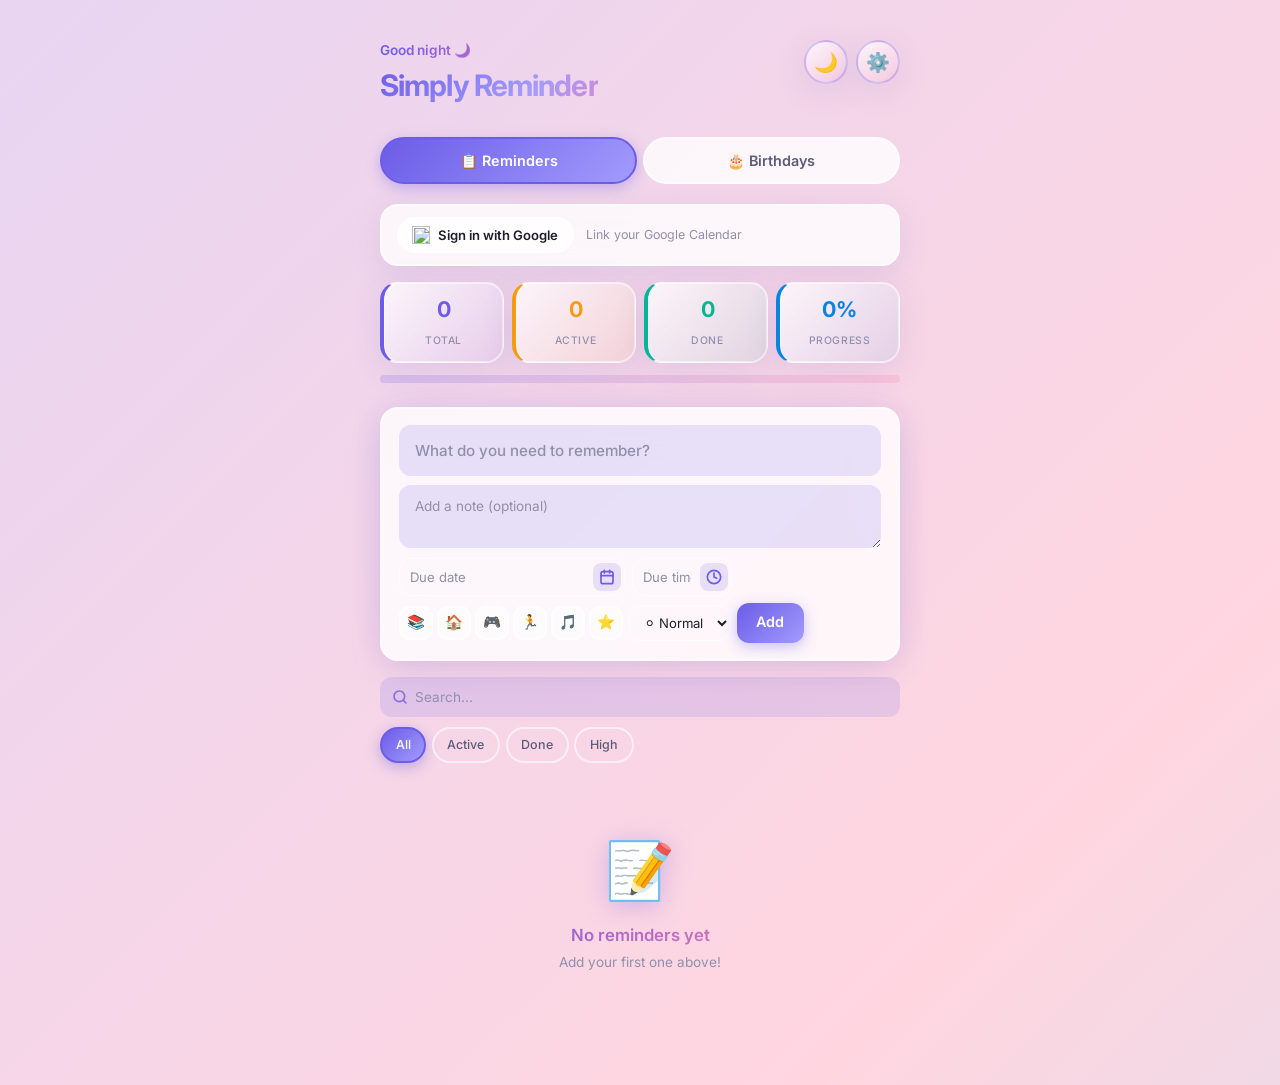
==== index.html @ c0bd4607 "feat: add optional due time field for reminders - Added time input field to add form and edit remind" ====
<!DOCTYPE html>
<html lang="en">
<head>
  <meta charset="UTF-8">
  <meta name="viewport" content="width=device-width, initial-scale=1.0">
  <title>Simply Reminder</title>
  <link rel="stylesheet" href="style.css">
  <link rel="preconnect" href="https://fonts.googleapis.com">
  <link rel="preconnect" href="https://fonts.gstatic.com" crossorigin>
  <link href="https://fonts.googleapis.com/css2?family=Inter:wght@400;500;600;700&display=swap" rel="stylesheet">
  <script src="https://accounts.google.com/gsi/client" async defer></script>
  <script src="https://apis.google.com/js/api.js" async defer></script>
</head>
<body>
  <div id="confetti-container"></div>

  <div class="app">
    <!-- Header -->
    <header class="header">
      <div class="header-top">
        <div>
          <p class="greeting" id="greeting">Good morning</p>
          <h1>Simply Reminder</h1>
        </div>
        <div class="header-actions">
          <button type="button" class="btn-icon" id="darkModeToggle" title="Toggle dark mode">🌙</button>
          <button type="button" class="btn-icon" id="settingsBtn" title="Settings">⚙️</button>
        </div>
      </div>
    </header>

    <!-- Settings overlay -->
    <div class="settings-overlay hidden" id="settingsOverlay" aria-hidden="true">
      <div class="settings-panel glass-card" id="settingsPanel" role="dialog" aria-label="Settings">
        <div class="settings-header">
          <h2 class="settings-title">Settings</h2>
          <button type="button" class="btn-icon btn-close-settings" id="settingsClose" aria-label="Close settings">✕</button>
        </div>
        <div class="settings-body">
          <section class="settings-section">
            <h3 class="settings-section-title">Appearance</h3>
            <div class="settings-row">
              <label for="settingsDarkMode" class="settings-label">Dark mode</label>
              <button type="button" class="settings-toggle" id="settingsDarkMode" role="switch" aria-checked="false" title="Toggle dark mode">
                <span class="settings-toggle-slider"></span>
              </button>
            </div>
            <div class="settings-row">
              <label for="settingsAnimatedBg" class="settings-label">Animated background</label>
              <button type="button" class="settings-toggle" id="settingsAnimatedBg" role="switch" aria-checked="true" title="Animate background gradient">
                <span class="settings-toggle-slider"></span>
              </button>
            </div>
            <div class="settings-row">
              <label for="settingsAutoAppearance" class="settings-label">Automatically change appearance based on time</label>
              <button type="button" class="settings-toggle" id="settingsAutoAppearance" role="switch" aria-checked="false" title="Morning: sun ☀️, afternoon: sun and cloud ☀️☁️, night: moon 🌙">
                <span class="settings-toggle-slider"></span>
              </button>
            </div>
          </section>
          <section class="settings-section">
            <h3 class="settings-section-title">Reminders</h3>
            <div class="settings-row">
              <label for="settingsConfetti" class="settings-label">Confetti when completing</label>
              <button type="button" class="settings-toggle on" id="settingsConfetti" role="switch" aria-checked="true" title="Show confetti when marking done">
                <span class="settings-toggle-slider"></span>
              </button>
            </div>
            <div class="settings-row">
              <label for="settingsStatsBar" class="settings-label">Show stats bar</label>
              <button type="button" class="settings-toggle on" id="settingsStatsBar" role="switch" aria-checked="true" title="Show total, active, done, progress">
                <span class="settings-toggle-slider"></span>
              </button>
            </div>
            <div class="settings-row">
              <label for="settingsProgressBar" class="settings-label">Show progress bar</label>
              <button type="button" class="settings-toggle on" id="settingsProgressBar" role="switch" aria-checked="true" title="Show progress bar below stats">
                <span class="settings-toggle-slider"></span>
              </button>
            </div>
          </section>
          <section class="settings-section">
            <h3 class="settings-section-title">Google Calendar</h3>
            <div class="settings-row">
              <label for="settingsAutoCalendar" class="settings-label">Auto-add new reminders</label>
              <button type="button" class="settings-toggle on" id="settingsAutoCalendar" role="switch" aria-checked="true" title="Add reminders with a date to Google Calendar when signed in">
                <span class="settings-toggle-slider"></span>
              </button>
            </div>
          </section>
        </div>
      </div>
    </div>

    <!-- Edit reminder popup (outside section so it always shows on top) -->
    <div class="edit-reminder-overlay hidden" id="editReminderOverlay" aria-hidden="true">
      <div class="edit-reminder-panel glass-card" id="editReminderPanel" role="dialog" aria-label="Edit reminder">
        <div class="edit-reminder-header">
          <span class="edit-reminder-icon">✏️</span>
          <h2 class="edit-reminder-title">Edit reminder</h2>
          <button type="button" class="btn-icon edit-reminder-close" id="editReminderClose" aria-label="Close">✕</button>
        </div>
        <form id="editReminderForm" class="edit-reminder-form">
          <div class="edit-reminder-field">
            <label for="editReminderText">Reminder</label>
            <input type="text" id="editReminderText" placeholder="What do you need to remember?" autocomplete="off" maxlength="200" required />
          </div>
          <div class="edit-reminder-field">
            <label for="editReminderNote">Note</label>
            <textarea id="editReminderNote" placeholder="Add a note (optional)" rows="2" maxlength="500"></textarea>
          </div>
          <div class="edit-reminder-field">
            <label for="editReminderDueDate">Due date</label>
            <div class="date-input-wrapper" id="editReminderDueDateWrapper">
              <input type="text" id="editReminderDueDate" placeholder="Select date" readonly autocomplete="off" />
              <button type="button" class="date-picker-btn" aria-label="Open calendar" tabindex="-1">
                <svg width="16" height="16" viewBox="0 0 24 24" fill="none" stroke="currentColor" stroke-width="2.5" stroke-linecap="round" stroke-linejoin="round"><rect x="3" y="4" width="18" height="18" rx="3" ry="3"/><line x1="16" y1="2" x2="16" y2="6"/><line x1="8" y1="2" x2="8" y2="6"/><line x1="3" y1="10" x2="21" y2="10"/></svg>
              </button>
              <button type="button" class="date-clear-btn hidden" aria-label="Clear date" tabindex="-1">✕</button>
            </div>
          </div>
          <div class="edit-reminder-field">
            <label for="editReminderDueTime">Due time (optional)</label>
            <div class="time-input-wrapper" id="editReminderDueTimeWrapper">
              <input type="text" id="editReminderDueTime" placeholder="Select time" autocomplete="off" />
              <button type="button" class="time-picker-btn" aria-label="Open time picker" tabindex="-1">
                <svg width="16" height="16" viewBox="0 0 24 24" fill="none" stroke="currentColor" stroke-width="2.5" stroke-linecap="round" stroke-linejoin="round"><circle cx="12" cy="12" r="10"/><polyline points="12 6 12 12 16 14"/></svg>
              </button>
              <button type="button" class="time-clear-btn hidden" aria-label="Clear time" tabindex="-1">✕</button>
            </div>
          </div>
          <div class="edit-reminder-field">
            <label>Category</label>
            <div class="category-picker" id="editCategoryPicker">
              <button type="button" class="cat-btn" data-cat="📚" title="School">📚</button>
              <button type="button" class="cat-btn" data-cat="🏠" title="Home">🏠</button>
              <button type="button" class="cat-btn" data-cat="🎮" title="Fun">🎮</button>
              <button type="button" class="cat-btn" data-cat="🏃" title="Sports">🏃</button>
              <button type="button" class="cat-btn" data-cat="🎵" title="Music">🎵</button>
              <button type="button" class="cat-btn" data-cat="⭐" title="Important">⭐</button>
            </div>
          </div>
          <div class="edit-reminder-field">
            <label for="editReminderPriority">Priority</label>
            <select id="editReminderPriority" title="Priority">
              <option value="normal">⚪ Normal</option>
              <option value="low">🟢 Low</option>
              <option value="high">🔴 High</option>
            </select>
          </div>
          <div class="edit-reminder-actions">
            <button type="button" class="btn-edit-cancel" id="editReminderCancel">Cancel</button>
            <button type="submit" class="btn-primary btn-edit-update">Update</button>
          </div>
        </form>
      </div>
    </div>

    <!-- Edit birthday popup (outside section so it always shows on top) -->
    <div class="edit-birthday-overlay hidden" id="editBirthdayOverlay" aria-hidden="true">
      <div class="edit-birthday-panel glass-card" id="editBirthdayPanel" role="dialog" aria-label="Edit birthday">
        <div class="edit-birthday-header">
          <span class="edit-birthday-icon">🎂</span>
          <h2 class="edit-birthday-title">Edit birthday</h2>
          <button type="button" class="btn-icon edit-birthday-close" id="editBirthdayClose" aria-label="Close">✕</button>
        </div>
        <form id="editBirthdayForm" class="edit-birthday-form">
          <div class="edit-birthday-field">
            <label for="editBirthdayName">Name</label>
            <input type="text" id="editBirthdayName" placeholder="e.g. Alex" autocomplete="off" maxlength="80" required />
          </div>
          <div class="edit-birthday-field">
            <label for="editBirthdayLabel">Label</label>
            <input type="text" id="editBirthdayLabel" placeholder="e.g. Mom, Best friend" autocomplete="off" maxlength="40" />
          </div>
          <div class="edit-birthday-field">
            <label for="editBirthdayDate">Birthday</label>
            <div class="date-input-wrapper" id="editBirthdayDateWrapper">
              <input type="text" id="editBirthdayDate" placeholder="Select date" readonly autocomplete="off" required />
              <button type="button" class="date-picker-btn" aria-label="Open calendar" tabindex="-1">
                <svg width="16" height="16" viewBox="0 0 24 24" fill="none" stroke="currentColor" stroke-width="2.5" stroke-linecap="round" stroke-linejoin="round"><rect x="3" y="4" width="18" height="18" rx="3" ry="3"/><line x1="16" y1="2" x2="16" y2="6"/><line x1="8" y1="2" x2="8" y2="6"/><line x1="3" y1="10" x2="21" y2="10"/></svg>
              </button>
            </div>
          </div>
          <div class="edit-birthday-actions">
            <button type="button" class="btn-edit-cancel" id="editBirthdayCancel">Cancel</button>
            <button type="submit" class="btn-primary btn-edit-update">Update</button>
          </div>
        </form>
      </div>
    </div>

    <!-- Section Tabs: Reminders | Birthdays -->
    <nav class="section-tabs" aria-label="Switch section">
      <button type="button" class="section-tab active" id="tabReminders" data-section="reminders">📋 Reminders</button>
      <button type="button" class="section-tab" id="tabBirthdays" data-section="birthdays">🎂 Birthdays</button>
    </nav>

    <!-- Reminders Section -->
    <section id="remindersSection" class="app-section active" aria-labelledby="tabReminders">
    <!-- Google Account -->
    <div class="glass-card google-bar" id="googleBar">
      <div id="googleSignedOut">
        <button type="button" class="btn-google" id="googleSignInBtn">
          <img src="https://www.gstatic.com/firebasejs/ui/2.0.0/images/auth/google.svg" alt="" width="18" height="18">
          Sign in with Google
        </button>
        <span class="google-hint">Link your Google Calendar</span>
      </div>
      <div id="googleSignedIn" class="hidden">
        <div class="google-user">
          <img id="googleAvatar" class="google-avatar" src="" alt="" />
          <span id="googleName"></span>
          <span class="google-sync-badge">📅 Linked</span>
        </div>
        <button type="button" class="btn-text-muted" id="googleSignOutBtn">Sign out</button>
      </div>
    </div>

    <!-- Stats -->
    <div class="stats-bar">
      <div class="glass-card stat"><span class="stat-number" id="statTotal">0</span><span class="stat-label">Total</span></div>
      <div class="glass-card stat"><span class="stat-number" id="statActive">0</span><span class="stat-label">Active</span></div>
      <div class="glass-card stat"><span class="stat-number" id="statDone">0</span><span class="stat-label">Done</span></div>
      <div class="glass-card stat"><span class="stat-number" id="statPercent">0%</span><span class="stat-label">Progress</span></div>
    </div>

    <!-- Progress Bar -->
    <div class="progress-bar-container">
      <div class="progress-bar" id="progressBar"></div>
    </div>

    <!-- Add Form -->
    <div class="glass-card add-card">
      <form id="addForm">
        <input type="text" id="reminderInput" placeholder="What do you need to remember?" autocomplete="off" maxlength="200" />
        <textarea id="noteInput" placeholder="Add a note (optional)" rows="2" maxlength="500"></textarea>
        <div class="form-row">
            <div class="date-input-wrapper" id="dueDateWrapper">
              <input type="text" id="dueDate" placeholder="Due date" readonly autocomplete="off" />
              <button type="button" class="date-picker-btn" aria-label="Open calendar" tabindex="-1">
                <svg width="16" height="16" viewBox="0 0 24 24" fill="none" stroke="currentColor" stroke-width="2.5" stroke-linecap="round" stroke-linejoin="round"><rect x="3" y="4" width="18" height="18" rx="3" ry="3"/><line x1="16" y1="2" x2="16" y2="6"/><line x1="8" y1="2" x2="8" y2="6"/><line x1="3" y1="10" x2="21" y2="10"/></svg>
              </button>
              <button type="button" class="date-clear-btn hidden" aria-label="Clear date" tabindex="-1">✕</button>
            </div>
            <div class="time-input-wrapper" id="dueTimeWrapper">
              <input type="text" id="dueTime" placeholder="Due time" autocomplete="off" />
              <button type="button" class="time-picker-btn" aria-label="Open time picker" tabindex="-1">
                <svg width="16" height="16" viewBox="0 0 24 24" fill="none" stroke="currentColor" stroke-width="2.5" stroke-linecap="round" stroke-linejoin="round"><circle cx="12" cy="12" r="10"/><polyline points="12 6 12 12 16 14"/></svg>
              </button>
              <button type="button" class="time-clear-btn hidden" aria-label="Clear time" tabindex="-1">✕</button>
            </div>
            <div class="category-picker" id="categoryPicker">
            <button type="button" class="cat-btn" data-cat="📚" title="School">📚</button>
            <button type="button" class="cat-btn" data-cat="🏠" title="Home">🏠</button>
            <button type="button" class="cat-btn" data-cat="🎮" title="Fun">🎮</button>
            <button type="button" class="cat-btn" data-cat="🏃" title="Sports">🏃</button>
            <button type="button" class="cat-btn" data-cat="🎵" title="Music">🎵</button>
            <button type="button" class="cat-btn" data-cat="⭐" title="Important">⭐</button>
          </div>
          <select id="prioritySelect" title="Priority">
            <option value="normal">⚪ Normal</option>
            <option value="low">🟢 Low</option>
            <option value="high">🔴 High</option>
          </select>
          <button type="submit" class="btn-primary">Add</button>
        </div>
      </form>
    </div>

    <!-- Search + Filters -->
    <div class="toolbar">
      <div class="search-box">
        <svg class="search-svg" width="16" height="16" viewBox="0 0 24 24" fill="none" stroke="currentColor" stroke-width="2.5" stroke-linecap="round" stroke-linejoin="round"><circle cx="11" cy="11" r="8"/><line x1="21" y1="21" x2="16.65" y2="16.65"/></svg>
        <input type="text" id="searchInput" placeholder="Search..." autocomplete="off" />
      </div>
      <div class="filters">
        <button type="button" class="filter-btn active" data-filter="all">All</button>
        <button type="button" class="filter-btn" data-filter="active">Active</button>
        <button type="button" class="filter-btn" data-filter="done">Done</button>
        <button type="button" class="filter-btn" data-filter="high">High</button>
      </div>
    </div>

    <!-- Reminder List -->
    <ul class="reminder-list" id="reminderList"></ul>

    <!-- Empty State -->
    <div class="empty-state" id="emptyState">
      <div class="empty-icon">📝</div>
      <p class="empty-title">No reminders yet</p>
      <p class="empty-sub">Add your first one above!</p>
    </div>

    <!-- Clear Done -->
    <button type="button" class="btn-clear-done hidden" id="clearDoneBtn">🗑️ Clear completed</button>
    </section>

    <!-- Birthdays Section -->
    <section id="birthdaysSection" class="app-section birthdays-section" aria-labelledby="tabBirthdays" hidden>
      <h2 class="section-title">Birthdays</h2>
      <div class="glass-card birthday-add-card">
        <form id="birthdayForm">
          <div class="birthday-form-row">
            <input type="text" id="birthdayName" placeholder="Name" autocomplete="off" maxlength="80" required />
            <input type="text" id="birthdayLabel" placeholder="e.g. Mom, Best friend" autocomplete="off" maxlength="40" />
          </div>
          <div class="birthday-form-row">
            <div class="date-input-wrapper" id="birthdayDateWrapper">
              <input type="text" id="birthdayDate" placeholder="Birthday" readonly autocomplete="off" required />
              <button type="button" class="date-picker-btn" aria-label="Open calendar" tabindex="-1">
                <svg width="16" height="16" viewBox="0 0 24 24" fill="none" stroke="currentColor" stroke-width="2.5" stroke-linecap="round" stroke-linejoin="round"><rect x="3" y="4" width="18" height="18" rx="3" ry="3"/><line x1="16" y1="2" x2="16" y2="6"/><line x1="8" y1="2" x2="8" y2="6"/><line x1="3" y1="10" x2="21" y2="10"/></svg>
              </button>
            </div>
            <button type="submit" class="btn-primary btn-birthday">Add birthday</button>
          </div>
        </form>
      </div>
      <ul class="birthday-list" id="birthdayList"></ul>
      <div class="empty-state birthday-empty" id="birthdayEmpty">
        <div class="empty-icon">🎈</div>
        <p class="empty-title">No birthdays yet</p>
        <p class="empty-sub">Add family & friends above!</p>
      </div>
    </section>
  </div>

  <!-- Custom Date Picker Calendar -->
  <div class="date-picker-overlay hidden" id="datePickerOverlay" aria-hidden="true">
    <div class="date-picker-calendar glass-card" id="datePickerCalendar" role="dialog" aria-label="Date picker">
      <div class="date-picker-header">
        <button type="button" class="date-picker-nav" id="datePickerPrevMonth" aria-label="Previous month">
          <svg width="16" height="16" viewBox="0 0 24 24" fill="none" stroke="currentColor" stroke-width="2.5" stroke-linecap="round" stroke-linejoin="round"><polyline points="15 18 9 12 15 6"></polyline></svg>
        </button>
        <div class="date-picker-title">
          <select id="datePickerMonth" class="date-picker-month-select" aria-label="Month"></select>
          <select id="datePickerYear" class="date-picker-year-select" aria-label="Year"></select>
        </div>
        <button type="button" class="date-picker-nav" id="datePickerNextMonth" aria-label="Next month">
          <svg width="16" height="16" viewBox="0 0 24 24" fill="none" stroke="currentColor" stroke-width="2.5" stroke-linecap="round" stroke-linejoin="round"><polyline points="9 18 15 12 9 6"></polyline></svg>
        </button>
      </div>
      <div class="date-picker-weekdays">
        <span>Sun</span><span>Mon</span><span>Tue</span><span>Wed</span><span>Thu</span><span>Fri</span><span>Sat</span>
      </div>
      <div class="date-picker-days" id="datePickerDays"></div>
      <div class="date-picker-footer">
        <button type="button" class="date-picker-today" id="datePickerToday">Today</button>
        <button type="button" class="date-picker-close" id="datePickerClose">Close</button>
      </div>
    </div>
  </div>

  <!-- Custom Time Picker -->
  <div class="time-picker-overlay hidden" id="timePickerOverlay" aria-hidden="true">
    <div class="time-picker-panel glass-card" id="timePickerPanel" role="dialog" aria-label="Time picker">
      <div class="time-picker-header">
        <span class="time-picker-title">Select Time</span>
        <button type="button" class="time-picker-close" id="timePickerClose" aria-label="Close">
          <svg width="18" height="18" viewBox="0 0 24 24" fill="none" stroke="currentColor" stroke-width="2.5" stroke-linecap="round" stroke-linejoin="round"><line x1="18" y1="6" x2="6" y2="18"/><line x1="6" y1="6" x2="18" y2="18"/></svg>
        </button>
      </div>
      <div class="time-picker-body">
        <div class="time-picker-selects">
          <div class="time-picker-column">
            <label>Hour</label>
            <select id="timePickerHour" class="time-picker-select"></select>
          </div>
          <span class="time-picker-separator">:</span>
          <div class="time-picker-column">
            <label>Minute</label>
            <select id="timePickerMinute" class="time-picker-select"></select>
          </div>
          <div class="time-picker-column">
            <label>AM/PM</label>
            <select id="timePickerAmPm" class="time-picker-select">
              <option value="AM">AM</option>
              <option value="PM">PM</option>
            </select>
          </div>
        </div>
      </div>
      <div class="time-picker-footer">
        <button type="button" class="time-picker-set" id="timePickerSet">Set</button>
      </div>
    </div>
  </div>

  <script src="app.js"></script>
</body>
</html>
---- style.css ----
/* ===== VARIABLES ===== */
:root {
  --bg: #f2f0f7;
  --glass: rgba(255, 255, 255, 0.78);
  --glass-border: rgba(255, 255, 255, 0.6);
  --text: #1e1e2e;
  --text-secondary: #5c5c7a;
  --text-muted: #9090ad;
  --accent: #6c5ce7;
  --accent-soft: rgba(108, 92, 231, 0.15);
  --green: #00b894;
  --red: #ff6b6b;
  --orange: #f39c12;
  --blue: #0984e3;
  --pink: #fd79a8;
  --teal: #00cec9;
  --yellow: #fdcb6e;
  --shadow: 0 8px 32px rgba(100, 80, 180, 0.12);
  --shadow-hover: 0 12px 40px rgba(100, 80, 180, 0.18);
  --radius: 18px;
  --radius-sm: 12px;
}

body.dark {
  --bg: #13111c;
  --glass: rgba(30, 28, 45, 0.85);
  --glass-border: rgba(80, 70, 120, 0.5);
  --text: #eae8f5;
  --text-secondary: #a8a6c0;
  --text-muted: #6e6c88;
  --accent-soft: rgba(108, 92, 231, 0.25);
  --shadow: 0 8px 32px rgba(0, 0, 0, 0.3);
  --shadow-hover: 0 12px 40px rgba(108, 92, 231, 0.15);
}

/* ===== BASE ===== */
*, *::before, *::after { box-sizing: border-box; margin: 0; }

@keyframes bgShift {
  0% { background-position: 0% 50%; }
  50% { background-position: 100% 50%; }
  100% { background-position: 0% 50%; }
}

@keyframes bgShiftDark {
  0% { background-position: 0% 50%; }
  33% { background-position: 100% 0%; }
  66% { background-position: 50% 100%; }
  100% { background-position: 0% 50%; }
}

body {
  min-height: 100vh;
  font-family: "Inter", system-ui, -apple-system, sans-serif;
  background: linear-gradient(135deg, #e8d5f2 0%, #ffd6e0 20%, #c5e3f6 40%, #d4f1e8 60%, #fff4d6 80%, #e8d5f2 100%);
  background-size: 400% 400%;
  animation: bgShift 18s ease infinite;
  color: var(--text);
  padding: 2.5rem 1.25rem 4rem;
  line-height: 1.55;
  -webkit-font-smoothing: antialiased;
}

body.dark {
  background: linear-gradient(
    135deg,
    #0d0b1a 0%,
    #1a0a2e 15%,
    #0e1a3a 30%,
    #0a2a1a 45%,
    #1a0e2e 60%,
    #0a1a2e 75%,
    #1a0a1e 90%,
    #0d0b1a 100%
  );
  background-size: 600% 600%;
  animation: bgShiftDark 24s ease infinite;
}

body.no-animate-bg {
  animation: none;
  background-size: 100% 100%;
}

/* Lock body scroll when pickers are open */
body.date-picker-open,
body.time-picker-open {
  overflow: hidden;
}

.app {
  max-width: 520px;
  margin: 0 auto;
}

.hidden { display: none !important; }

/* ===== SECTION TABS ===== */
.section-tabs {
  display: flex;
  gap: 0.35rem;
  margin-bottom: 1.25rem;
}

.section-tab {
  flex: 1;
  padding: 0.65rem 1rem;
  border: 2px solid var(--glass-border);
  border-radius: 999px;
  background: var(--glass);
  color: var(--text-secondary);
  font: inherit;
  font-size: 0.9rem;
  font-weight: 600;
  cursor: pointer;
  transition: all 0.2s;
}

.section-tab:hover {
  color: var(--text);
  border-color: var(--accent);
  background: var(--accent-soft);
}

.section-tab.active {
  background: linear-gradient(135deg, var(--accent), #a29bfe);
  color: #fff;
  border-color: var(--accent);
  box-shadow: 0 4px 14px rgba(108, 92, 231, 0.35);
}

.app-section[hidden] {
  display: none !important;
}

/* ===== SETTINGS ===== */
.settings-overlay {
  position: fixed;
  inset: 0;
  background: rgba(0, 0, 0, 0.4);
  backdrop-filter: blur(4px);
  z-index: 1000;
  display: flex;
  align-items: center;
  justify-content: center;
  padding: 1rem;
}
.settings-overlay.hidden { display: none !important; }

.settings-panel {
  width: 100%;
  max-width: 360px;
  max-height: 85vh;
  overflow: auto;
  padding: 0;
}

.settings-header {
  display: flex;
  align-items: center;
  justify-content: space-between;
  padding: 1rem 1.25rem;
  border-bottom: 1px solid var(--glass-border);
}

.settings-title {
  font-size: 1.25rem;
  font-weight: 700;
  color: var(--text);
}

.btn-close-settings {
  width: 36px;
  height: 36px;
  font-size: 1rem;
}

.settings-body {
  padding: 1rem 1.25rem;
}

.settings-section {
  margin-bottom: 1.25rem;
}
.settings-section:last-child { margin-bottom: 0; }

.settings-section-title {
  font-size: 0.75rem;
  font-weight: 600;
  text-transform: uppercase;
  letter-spacing: 0.05em;
  color: var(--text-muted);
  margin-bottom: 0.75rem;
}

.settings-row {
  display: flex;
  align-items: center;
  justify-content: space-between;
  gap: 1rem;
  margin-bottom: 0.85rem;
}
.settings-row:last-child {
  margin-bottom: 0;
}

.settings-label {
  font-size: 0.95rem;
  font-weight: 500;
  color: var(--text);
  cursor: pointer;
}

.settings-toggle {
  position: relative;
  width: 48px;
  height: 28px;
  border-radius: 999px;
  background: var(--glass-border);
  border: none;
  cursor: pointer;
  flex-shrink: 0;
  transition: background 0.25s;
}
.settings-toggle:hover {
  background: var(--text-muted);
}
.settings-toggle.on {
  background: linear-gradient(135deg, var(--accent), #a29bfe);
}
.settings-toggle.on .settings-toggle-slider {
  transform: translateX(20px);
}

.settings-toggle-slider {
  position: absolute;
  top: 3px;
  left: 3px;
  width: 22px;
  height: 22px;
  border-radius: 50%;
  background: #fff;
  box-shadow: 0 2px 6px rgba(0, 0, 0, 0.2);
  transition: transform 0.25s;
}

.settings-copy-row {
  flex-wrap: wrap;
}
.btn-copy-instructions {
  padding: 0.4rem 0.85rem;
  font-size: 0.9rem;
  font-weight: 500;
  color: var(--accent);
  background: var(--accent-soft);
  border: 1px solid var(--glass-border);
  border-radius: var(--radius-sm);
  cursor: pointer;
  transition: background 0.2s, transform 0.2s;
}
.btn-copy-instructions:hover:not(:disabled) {
  background: rgba(108, 92, 231, 0.25);
  transform: translateY(-1px);
}
.btn-copy-instructions:disabled {
  cursor: default;
  opacity: 0.9;
}

/* ===== GLASS CARD ===== */
.glass-card {
  background: var(--glass);
  backdrop-filter: blur(20px);
  -webkit-backdrop-filter: blur(20px);
  border: 1px solid var(--glass-border);
  border-radius: var(--radius);
  box-shadow: var(--shadow), 0 0 0 1px rgba(255, 255, 255, 0.5) inset;
}
body.dark .glass-card {
  box-shadow: var(--shadow), 0 0 0 1px rgba(255, 255, 255, 0.03) inset;
}

/* ===== HEADER ===== */
.header { margin-bottom: 1.75rem; }

.header-top {
  display: flex;
  align-items: flex-start;
  justify-content: space-between;
}

.header-actions {
  display: flex;
  gap: 0.5rem;
}

.greeting {
  font-size: 0.85rem;
  font-weight: 600;
  margin-bottom: 0.15rem;
  background: linear-gradient(90deg, #6c5ce7, #fd79a8, #00cec9);
  background-size: 200% auto;
  -webkit-background-clip: text;
  -webkit-text-fill-color: transparent;
  background-clip: text;
  animation: shimmerText 5s linear infinite;
}

.header h1 {
  font-size: 1.85rem;
  font-weight: 700;
  letter-spacing: -0.03em;
  background: linear-gradient(135deg, #6c5ce7, #a29bfe, #fd79a8, #00cec9, #6c5ce7);
  background-size: 300% auto;
  animation: shimmerText 4s linear infinite;
  -webkit-background-clip: text;
  -webkit-text-fill-color: transparent;
  background-clip: text;
}

@keyframes shimmerText {
  to { background-position: 200% center; }
}

.btn-icon {
  width: 44px;
  height: 44px;
  border-radius: 50%;
  border: 2px solid rgba(108, 92, 231, 0.3);
  background: linear-gradient(145deg, var(--glass), rgba(253, 121, 168, 0.15));
  backdrop-filter: blur(10px);
  font-size: 1.2rem;
  cursor: pointer;
  transition: transform 0.3s, box-shadow 0.3s;
  box-shadow: var(--shadow);
}

.btn-icon:hover {
  transform: scale(1.1) rotate(15deg);
  box-shadow: 0 6px 24px rgba(108, 92, 231, 0.25), 0 0 0 1px rgba(253, 121, 168, 0.2);
}

/* ===== GOOGLE BAR ===== */
.google-bar {
  padding: 0.7rem 1rem;
  margin-bottom: 1rem;
  display: flex; align-items: center; justify-content: space-between;
  flex-wrap: wrap; gap: 0.5rem;
}

#googleSignedOut { display: flex; align-items: center; gap: 0.75rem; flex-wrap: wrap; }
#googleSignedIn { display: flex; align-items: center; justify-content: space-between; width: 100%; gap: 0.5rem; }

.btn-google {
  display: flex; align-items: center; gap: 0.5rem;
  padding: 0.45rem 0.9rem;
  background: var(--glass); border: 1px solid var(--glass-border);
  border-radius: 99px; font: inherit; font-size: 0.82rem; font-weight: 600;
  cursor: pointer; transition: all 0.2s; color: var(--text);
}
.btn-google:hover { box-shadow: 0 2px 12px rgba(66, 133, 244, 0.2); }

.google-hint { font-size: 0.78rem; color: var(--text-muted); }
.google-user { display: flex; align-items: center; gap: 0.5rem; font-size: 0.85rem; font-weight: 500; }
.google-avatar { width: 26px; height: 26px; border-radius: 50%; border: 2px solid #6c5ce7; }
.google-sync-badge {
  font-size: 0.72rem;
  background: linear-gradient(135deg, #6c5ce7, #00cec9, #00b894);
  color: #fff;
  padding: 0.12rem 0.5rem;
  border-radius: 99px;
  box-shadow: 0 2px 8px rgba(108, 92, 231, 0.3);
}
.btn-text-muted { padding: 0.3rem 0.65rem; background: transparent; border: 1px solid var(--glass-border); border-radius: 99px; font: inherit; font-size: 0.72rem; color: var(--text-muted); cursor: pointer; }
.btn-text-muted:hover { color: var(--red); border-color: var(--red); }

/* ===== STATS ===== */
.stats-bar { display: flex; gap: 0.5rem; margin-bottom: 0.75rem; }

.stat {
  flex: 1; padding: 0.65rem 0.4rem; text-align: center;
  transition: transform 0.2s, box-shadow 0.2s;
}
.stat:hover { transform: translateY(-3px); }

.stat:nth-child(1) { border-left: 4px solid #6c5ce7; background: linear-gradient(135deg, var(--glass), rgba(108, 92, 231, 0.08)); }
.stat:nth-child(2) { border-left: 4px solid #f39c12; background: linear-gradient(135deg, var(--glass), rgba(243, 156, 18, 0.08)); }
.stat:nth-child(3) { border-left: 4px solid #00b894; background: linear-gradient(135deg, var(--glass), rgba(0, 184, 148, 0.08)); }
.stat:nth-child(4) { border-left: 4px solid #0984e3; background: linear-gradient(135deg, var(--glass), rgba(9, 132, 227, 0.08)); }

.stat-number { display: block; font-size: 1.35rem; font-weight: 700; }
.stat:nth-child(1) .stat-number { color: #6c5ce7; }
.stat:nth-child(2) .stat-number { color: #f39c12; }
.stat:nth-child(3) .stat-number { color: #00b894; }
.stat:nth-child(4) .stat-number { color: #0984e3; }

.stat-label { font-size: 0.65rem; color: var(--text-muted); text-transform: uppercase; letter-spacing: 0.06em; font-weight: 500; }

/* ===== PROGRESS BAR ===== */
.progress-bar-container {
  height: 8px; border-radius: 99px; margin-bottom: 1.5rem;
  background: linear-gradient(90deg, rgba(108, 92, 231, 0.2), rgba(253, 121, 168, 0.2)); overflow: hidden;
}
.progress-bar {
  height: 100%; width: 0%; border-radius: 99px;
  background: linear-gradient(90deg, #00b894, #00cec9, #0984e3, #6c5ce7, #fd79a8);
  background-size: 200% 100%;
  animation: progressShimmer 3s ease infinite;
  transition: width 0.6s cubic-bezier(0.4, 0, 0.2, 1);
}
@keyframes progressShimmer {
  0%, 100% { background-position: 0% 50%; }
  50% { background-position: 100% 50%; }
}

/* ===== ADD FORM ===== */
.add-card {
  padding: 1.1rem;
  margin-bottom: 1rem;
  border: 1px solid var(--glass-border);
  box-shadow: var(--shadow), 0 0 40px -10px rgba(108, 92, 231, 0.2), 0 0 0 1px rgba(255, 255, 255, 0.5) inset;
}
body.dark .add-card {
  box-shadow: var(--shadow), 0 0 40px -10px rgba(108, 92, 231, 0.15);
}

.add-card form { display: flex; flex-direction: column; gap: 0.6rem; }

#reminderInput, #noteInput, #searchInput {
  width: 100%; border: none; border-radius: var(--radius-sm);
  font: inherit; color: var(--text);
  background: var(--accent-soft);
  transition: box-shadow 0.25s, background 0.25s;
}

#reminderInput {
  padding: 0.85rem 1rem; font-size: 0.95rem; font-weight: 500;
}
#reminderInput::placeholder, #noteInput::placeholder, #searchInput::placeholder { color: var(--text-muted); }
#reminderInput:focus, #noteInput:focus, #searchInput:focus {
  outline: none; background: var(--accent-soft);
  box-shadow: 0 0 0 2px var(--accent);
}

#noteInput {
  padding: 0.65rem 1rem; font-size: 0.85rem; resize: vertical; min-height: 2.5rem;
}

.form-row { display: flex; gap: 0.4rem; flex-wrap: wrap; align-items: center; }

#dueDate, #prioritySelect {
  padding: 0.5rem 0.65rem; border: 1px solid var(--glass-border);
  border-radius: var(--radius-sm); font: inherit; font-size: 0.82rem;
  background: transparent; color: var(--text);
}

.btn-primary {
  padding: 0.55rem 1.2rem; border: none; border-radius: var(--radius-sm);
  background: linear-gradient(135deg, #6c5ce7, #a29bfe, #fd79a8);
  background-size: 200% 200%;
  color: #fff; font: inherit; font-weight: 600;
  font-size: 0.9rem; cursor: pointer; transition: all 0.2s;
  box-shadow: 0 4px 14px rgba(108, 92, 231, 0.35);
}
.btn-primary:hover {
  transform: translateY(-1px);
  box-shadow: 0 6px 24px rgba(108, 92, 231, 0.4), 0 0 20px rgba(253, 121, 168, 0.2);
  background-position: 100% 50%;
}
.btn-primary:active { transform: scale(0.97); }

/* ===== CATEGORY PICKER ===== */
.category-picker { display: flex; gap: 0.25rem; }

.cat-btn {
  width: 34px; height: 34px; border: 2px solid var(--glass-border);
  border-radius: 10px; background: rgba(255, 255, 255, 0.5); cursor: pointer;
  font-size: 0.9rem; padding: 0;
  transition: transform 0.2s, background 0.2s, border-color 0.2s, box-shadow 0.2s;
}
.cat-btn:hover { transform: scale(1.15); }
.cat-btn:nth-child(1):hover, .cat-btn[data-cat="📚"]:hover { background: rgba(108, 92, 231, 0.2); border-color: #6c5ce7; }
.cat-btn:nth-child(2):hover, .cat-btn[data-cat="🏠"]:hover { background: rgba(253, 121, 168, 0.2); border-color: #fd79a8; }
.cat-btn:nth-child(3):hover, .cat-btn[data-cat="🎮"]:hover { background: rgba(0, 206, 201, 0.2); border-color: #00cec9; }
.cat-btn:nth-child(4):hover, .cat-btn[data-cat="🏃"]:hover { background: rgba(0, 184, 148, 0.2); border-color: #00b894; }
.cat-btn:nth-child(5):hover, .cat-btn[data-cat="🎵"]:hover { background: rgba(155, 89, 182, 0.2); border-color: #9b59b6; }
.cat-btn:nth-child(6):hover, .cat-btn[data-cat="⭐"]:hover { background: rgba(243, 156, 18, 0.2); border-color: #f39c12; }
.cat-btn.selected {
  background: var(--accent-soft); border-color: var(--accent); transform: scale(1.1);
  box-shadow: 0 2px 12px rgba(108, 92, 231, 0.3);
}

/* ===== TOOLBAR ===== */
.toolbar { margin-bottom: 1rem; display: flex; flex-direction: column; gap: 0.6rem; }

.search-box { position: relative; }
.search-svg {
  position: absolute; left: 12px; top: 50%; transform: translateY(-50%);
  color: var(--accent);
  opacity: 0.8;
}
#searchInput {
  padding: 0.6rem 0.9rem 0.6rem 2.2rem; font-size: 0.85rem;
}

.filters { display: flex; gap: 0.35rem; flex-wrap: wrap; }

.filter-btn {
  padding: 0.4rem 0.85rem; border: 2px solid var(--glass-border);
  border-radius: 99px; background: transparent; color: var(--text-secondary);
  font: inherit; font-size: 0.78rem; font-weight: 500; cursor: pointer;
  transition: all 0.2s;
}
.filter-btn:hover { color: var(--text); background: var(--accent-soft); }
.filter-btn[data-filter="all"].active {
  background: linear-gradient(135deg, #6c5ce7, #a29bfe); color: #fff; border-color: #6c5ce7;
  box-shadow: 0 4px 14px rgba(108, 92, 231, 0.4);
}
.filter-btn[data-filter="active"].active {
  background: linear-gradient(135deg, #f39c12, #fdcb6e); color: #1e1e2e; border-color: #f39c12;
  box-shadow: 0 4px 14px rgba(243, 156, 18, 0.4);
}
.filter-btn[data-filter="done"].active {
  background: linear-gradient(135deg, #00b894, #00cec9); color: #fff; border-color: #00b894;
  box-shadow: 0 4px 14px rgba(0, 184, 148, 0.4);
}
.filter-btn[data-filter="high"].active {
  background: linear-gradient(135deg, #ff6b6b, #fd79a8); color: #fff; border-color: #ff6b6b;
  box-shadow: 0 4px 14px rgba(255, 107, 107, 0.4);
}

/* ===== REMINDER LIST ===== */
.reminder-list { list-style: none; padding: 0; }

@keyframes slideIn {
  from { opacity: 0; transform: translateY(-8px) scale(0.98); }
  to { opacity: 1; transform: translateY(0) scale(1); }
}

.reminder-item {
  display: flex; align-items: flex-start; gap: 0.75rem;
  padding: 1rem 1.1rem;
  background: var(--glass); backdrop-filter: blur(16px); -webkit-backdrop-filter: blur(16px);
  border: 1px solid var(--glass-border); border-radius: var(--radius);
  margin-bottom: 0.6rem; box-shadow: var(--shadow);
  transition: all 0.3s cubic-bezier(0.4, 0, 0.2, 1);
  animation: slideIn 0.35s ease;
}
.reminder-item:hover {
  transform: translateY(-2px); box-shadow: var(--shadow-hover);
}

.reminder-item.priority-high {
  border-left: 5px solid var(--red);
  background: linear-gradient(90deg, rgba(255, 107, 107, 0.06), var(--glass));
}
.reminder-item.priority-low {
  border-left: 5px solid var(--green);
  background: linear-gradient(90deg, rgba(0, 184, 148, 0.06), var(--glass));
}
.reminder-item.priority-normal {
  border-left: 5px solid var(--accent);
  background: linear-gradient(90deg, rgba(108, 92, 231, 0.06), var(--glass));
}

.reminder-item.done { opacity: 0.55; }
.reminder-item.done .reminder-text { text-decoration: line-through; color: var(--text-muted); }

/* Custom Checkbox */
.custom-check {
  width: 24px; height: 24px; border-radius: 50%;
  border: 2px solid var(--text-muted); background: transparent;
  cursor: pointer; flex-shrink: 0; position: relative;
  transition: all 0.25s; margin-top: 1px;
}
.custom-check:hover { border-color: var(--accent); }
.custom-check.checked {
  background: var(--green); border-color: var(--green);
}
.custom-check.checked::after {
  content: '✓'; position: absolute; top: 50%; left: 50%;
  transform: translate(-50%, -50%); color: #fff;
  font-size: 0.75rem; font-weight: 700;
}

.reminder-content { flex: 1; min-width: 0; }

.reminder-text { font-size: 0.92rem; font-weight: 500; word-break: break-word; line-height: 1.4; }

.reminder-note {
  font-size: 0.8rem; color: var(--text-secondary); margin-top: 0.2rem;
  line-height: 1.4; word-break: break-word;
}

.reminder-meta {
  display: flex; gap: 0.4rem; align-items: center; flex-wrap: wrap; margin-top: 0.35rem;
}

.tag {
  font-size: 0.7rem; padding: 0.12rem 0.45rem; border-radius: 99px;
  font-weight: 500; text-decoration: none;
}
.tag-date {
  background: linear-gradient(135deg, var(--accent-soft), rgba(0, 206, 201, 0.12));
  color: var(--accent);
}
.tag-date.overdue {
  background: linear-gradient(135deg, rgba(255, 107, 107, 0.2), rgba(253, 121, 168, 0.1));
  color: var(--red);
}
.tag-cal {
  background: linear-gradient(135deg, rgba(9, 132, 227, 0.15), rgba(0, 206, 201, 0.1));
  color: var(--blue);
  cursor: pointer;
}
.tag-cal:hover { background: rgba(9, 132, 227, 0.25); }

.reminder-actions { display: flex; gap: 0.15rem; flex-shrink: 0; margin-top: 1px; }

.btn-action {
  width: 30px; height: 30px; border: none; background: transparent;
  color: var(--text-muted); cursor: pointer; border-radius: 8px;
  font-size: 0.85rem; display: flex; align-items: center; justify-content: center;
  transition: all 0.2s;
}
.btn-action:hover { background: var(--accent-soft); color: var(--accent); }
.btn-action.delete:hover { background: rgba(255, 107, 107, 0.1); color: var(--red); }

/* ===== CLEAR DONE ===== */
.btn-clear-done {
  display: block; width: 100%; padding: 0.65rem; margin-top: 0.5rem;
  border: 2px dashed var(--glass-border); border-radius: var(--radius);
  background: linear-gradient(135deg, transparent, rgba(255, 107, 107, 0.05));
  color: var(--text-muted); font: inherit;
  font-size: 0.82rem; cursor: pointer; transition: all 0.2s;
}
.btn-clear-done:hover {
  border-color: var(--red);
  color: var(--red);
  background: linear-gradient(135deg, rgba(255, 107, 107, 0.08), rgba(253, 121, 168, 0.05));
}
.btn-clear-done.hidden { display: none; }

/* ===== EMPTY STATE ===== */
.empty-state { text-align: center; padding: 3rem 1rem; }
.empty-state.hidden { display: none; }
.empty-icon {
  font-size: 3.5rem; margin-bottom: 0.5rem;
  filter: drop-shadow(0 4px 12px rgba(108, 92, 231, 0.3));
  animation: float 3s ease-in-out infinite;
}
@keyframes float {
  0%, 100% { transform: translateY(0); }
  50% { transform: translateY(-6px); }
}
.empty-title {
  font-size: 1.05rem; font-weight: 600;
  background: linear-gradient(90deg, var(--accent), var(--pink));
  -webkit-background-clip: text;
  -webkit-text-fill-color: transparent;
  background-clip: text;
}
.empty-sub { font-size: 0.85rem; color: var(--text-muted); margin-top: 0.25rem; }

/* ===== BIRTHDAYS ===== */
.birthdays-section .section-title {
  margin-top: 0;
}

.section-title {
  font-size: 1.2rem;
  font-weight: 700;
  margin-bottom: 1rem;
  letter-spacing: -0.02em;
  background: linear-gradient(135deg, #fd79a8, #6c5ce7);
  -webkit-background-clip: text;
  -webkit-text-fill-color: transparent;
  background-clip: text;
}

.birthday-add-card {
  padding: 1rem;
  margin-bottom: 1rem;
}

.birthday-form-row {
  display: flex;
  gap: 0.5rem;
  flex-wrap: wrap;
  margin-bottom: 0.6rem;
}
.birthday-form-row:last-of-type { margin-bottom: 0; }

#birthdayName {
  flex: 1;
  min-width: 120px;
  padding: 0.6rem 0.9rem;
  border: 1px solid var(--glass-border);
  border-radius: var(--radius-sm);
  font: inherit;
  font-size: 0.9rem;
  background: var(--accent-soft);
  color: var(--text);
}
#birthdayName:focus {
  outline: none;
  box-shadow: 0 0 0 2px var(--accent);
}
#birthdayName::placeholder { color: var(--text-muted); }

#birthdayLabel {
  flex: 1;
  min-width: 120px;
  padding: 0.6rem 0.9rem;
  border: 1px solid var(--glass-border);
  border-radius: var(--radius-sm);
  font: inherit;
  font-size: 0.85rem;
  background: transparent;
  color: var(--text);
}
#birthdayLabel::placeholder { color: var(--text-muted); }

#birthdayDate {
  padding: 0.6rem 0.9rem;
  border: 1px solid var(--glass-border);
  border-radius: var(--radius-sm);
  font: inherit;
  font-size: 0.85rem;
  background: transparent;
  color: var(--text);
}

.btn-birthday { flex-shrink: 0; }

/* ===== EDIT BIRTHDAY DIALOG ===== */
.edit-birthday-overlay {
  position: fixed;
  inset: 0;
  background: rgba(0, 0, 0, 0.5);
  backdrop-filter: blur(8px);
  -webkit-backdrop-filter: blur(8px);
  z-index: 1000;
  display: flex;
  align-items: center;
  justify-content: center;
  padding: 1.5rem;
  animation: fadeIn 0.2s ease;
}
.edit-birthday-overlay.hidden { display: none !important; }

@keyframes fadeIn {
  from { opacity: 0; }
  to { opacity: 1; }
}

.edit-birthday-panel {
  width: 100%;
  max-width: 340px;
  padding: 0;
  overflow: hidden;
  border-radius: var(--radius);
  box-shadow: var(--shadow), 0 24px 48px rgba(0, 0, 0, 0.15);
  animation: slideUp 0.3s ease;
}
body.dark .edit-birthday-panel {
  box-shadow: var(--shadow), 0 24px 48px rgba(0, 0, 0, 0.4);
}

@keyframes slideUp {
  from { opacity: 0; transform: translateY(16px); }
  to { opacity: 1; transform: translateY(0); }
}

.edit-birthday-header {
  display: flex;
  align-items: center;
  gap: 0.6rem;
  padding: 1.15rem 1.25rem;
  border-bottom: 2px solid rgba(253, 121, 168, 0.3);
  background: linear-gradient(135deg, rgba(253, 121, 168, 0.2) 0%, rgba(108, 92, 231, 0.15) 50%, rgba(0, 206, 201, 0.12) 100%);
}
.edit-birthday-icon {
  font-size: 1.5rem;
  line-height: 1;
}
.edit-birthday-title {
  flex: 1;
  font-size: 1.15rem;
  font-weight: 700;
  color: var(--text);
  margin: 0;
}
.edit-birthday-close {
  width: 36px;
  height: 36px;
  border-radius: 50%;
  color: var(--text);
  background: linear-gradient(135deg, rgba(253, 121, 168, 0.25), rgba(108, 92, 231, 0.2));
  border: none;
  cursor: pointer;
  font-size: 1.1rem;
  display: flex;
  align-items: center;
  justify-content: center;
  transition: transform 0.2s, box-shadow 0.2s;
}
.edit-birthday-close:hover {
  transform: scale(1.05);
  box-shadow: 0 4px 12px rgba(108, 92, 231, 0.3);
}

.edit-birthday-form {
  padding: 1.25rem 1.25rem 1.5rem;
  display: flex;
  flex-direction: column;
  gap: 1.15rem;
  background: linear-gradient(180deg, rgba(255, 255, 255, 0.5) 0%, rgba(253, 121, 168, 0.04) 100%);
}
body.dark .edit-birthday-form {
  background: linear-gradient(180deg, rgba(30, 28, 45, 0.6) 0%, rgba(253, 121, 168, 0.06) 100%);
}

.edit-birthday-field {
  display: flex;
  flex-direction: column;
  gap: 0.5rem;
}
.edit-birthday-field label {
  font-size: 0.95rem;
  font-weight: 700;
  letter-spacing: 0.02em;
  display: block;
}
.edit-birthday-form .edit-birthday-field:nth-child(1) label {
  color: #c44569;
}
.edit-birthday-form .edit-birthday-field:nth-child(2) label {
  color: #0984e3;
}
.edit-birthday-form .edit-birthday-field:nth-child(3) label {
  color: #00b894;
}
body.dark .edit-birthday-form .edit-birthday-field:nth-child(1) label {
  color: #fd79a8;
}
body.dark .edit-birthday-form .edit-birthday-field:nth-child(2) label {
  color: #74b9ff;
}
body.dark .edit-birthday-form .edit-birthday-field:nth-child(3) label {
  color: #55efc4;
}

.edit-birthday-form .edit-birthday-field input {
  padding: 0.75rem 1rem;
  border: 2px solid var(--glass-border);
  border-radius: var(--radius-sm);
  font: inherit;
  font-size: 0.95rem;
  background: var(--bg);
  color: var(--text);
  transition: border-color 0.2s, box-shadow 0.2s;
}
.edit-birthday-form .edit-birthday-field:nth-child(1) input:focus {
  border-color: #c44569;
  box-shadow: 0 0 0 3px rgba(196, 69, 105, 0.2);
}
.edit-birthday-form .edit-birthday-field:nth-child(2) input:focus {
  border-color: #0984e3;
  box-shadow: 0 0 0 3px rgba(9, 132, 227, 0.2);
}
.edit-birthday-form .edit-birthday-field:nth-child(3) input:focus {
  border-color: #00b894;
  box-shadow: 0 0 0 3px rgba(0, 184, 148, 0.2);
}
.edit-birthday-form .edit-birthday-field input::placeholder {
  color: var(--text-muted);
}
.edit-birthday-form #editBirthdayDate {
  min-height: 44px;
  cursor: pointer;
}

.edit-birthday-actions {
  display: flex;
  gap: 0.75rem;
  margin-top: 0.5rem;
  padding-top: 0.5rem;
  border-top: 1px solid var(--glass-border);
}
.edit-birthday-actions .btn-edit-cancel {
  flex: 1;
  padding: 0.7rem 1rem;
  border-radius: var(--radius-sm);
  font: inherit;
  font-size: 0.95rem;
  font-weight: 600;
  color: #0984e3;
  background: rgba(9, 132, 227, 0.1);
  border: 2px solid rgba(9, 132, 227, 0.4);
  cursor: pointer;
  transition: border-color 0.2s, background 0.2s, color 0.2s;
}
.edit-birthday-actions .btn-edit-cancel:hover {
  background: rgba(9, 132, 227, 0.2);
  border-color: #0984e3;
  color: #0d6bb8;
}
body.dark .edit-birthday-actions .btn-edit-cancel {
  color: #74b9ff;
  background: rgba(116, 185, 255, 0.12);
  border-color: rgba(116, 185, 255, 0.35);
}
body.dark .edit-birthday-actions .btn-edit-cancel:hover {
  background: rgba(116, 185, 255, 0.22);
  border-color: #74b9ff;
}
.edit-birthday-actions .btn-edit-update {
  flex: 1;
  padding: 0.7rem 1.25rem;
  font-weight: 600;
  background: linear-gradient(135deg, #6c5ce7, #fd79a8) !important;
  box-shadow: 0 4px 14px rgba(108, 92, 231, 0.35);
}
.edit-birthday-actions .btn-edit-update:hover {
  box-shadow: 0 6px 20px rgba(108, 92, 231, 0.45), 0 0 20px rgba(253, 121, 168, 0.25);
}

/* ===== EDIT REMINDER DIALOG ===== */
.edit-reminder-overlay {
  position: fixed;
  inset: 0;
  background: rgba(0, 0, 0, 0.5);
  backdrop-filter: blur(8px);
  -webkit-backdrop-filter: blur(8px);
  z-index: 1000;
  display: flex;
  align-items: center;
  justify-content: center;
  padding: 1.5rem;
  animation: fadeIn 0.2s ease;
}
.edit-reminder-overlay.hidden { display: none !important; }

.edit-reminder-panel {
  width: 100%;
  max-width: 360px;
  max-height: 85vh;
  overflow-y: auto;
  padding: 0;
  border-radius: var(--radius);
  box-shadow: var(--shadow), 0 24px 48px rgba(0, 0, 0, 0.15);
  animation: slideUp 0.3s ease;
}
body.dark .edit-reminder-panel {
  box-shadow: var(--shadow), 0 24px 48px rgba(0, 0, 0, 0.4);
}

.edit-reminder-header {
  display: flex;
  align-items: center;
  gap: 0.6rem;
  padding: 1.15rem 1.25rem;
  border-bottom: 2px solid rgba(108, 92, 231, 0.3);
  background: linear-gradient(135deg, rgba(108, 92, 231, 0.2) 0%, rgba(0, 206, 201, 0.15) 50%, rgba(0, 184, 148, 0.12) 100%);
}
.edit-reminder-icon {
  font-size: 1.5rem;
  line-height: 1;
}
.edit-reminder-title {
  flex: 1;
  font-size: 1.15rem;
  font-weight: 700;
  color: var(--text);
  margin: 0;
}
.edit-reminder-close {
  width: 36px;
  height: 36px;
  border-radius: 50%;
  color: var(--text);
  background: linear-gradient(135deg, rgba(108, 92, 231, 0.25), rgba(0, 206, 201, 0.2));
  border: none;
  cursor: pointer;
  font-size: 1.1rem;
  display: flex;
  align-items: center;
  justify-content: center;
  transition: transform 0.2s, box-shadow 0.2s;
}
.edit-reminder-close:hover {
  transform: scale(1.05);
  box-shadow: 0 4px 12px rgba(108, 92, 231, 0.3);
}

.edit-reminder-form {
  padding: 1.25rem 1.25rem 1.5rem;
  display: flex;
  flex-direction: column;
  gap: 1rem;
  background: linear-gradient(180deg, rgba(255, 255, 255, 0.5) 0%, rgba(108, 92, 231, 0.04) 100%);
}
body.dark .edit-reminder-form {
  background: linear-gradient(180deg, rgba(30, 28, 45, 0.6) 0%, rgba(108, 92, 231, 0.06) 100%);
}

.edit-reminder-field {
  display: flex;
  flex-direction: column;
  gap: 0.5rem;
}
.edit-reminder-field label {
  font-size: 0.95rem;
  font-weight: 700;
  letter-spacing: 0.02em;
  display: block;
}
.edit-reminder-form .edit-reminder-field:nth-child(1) label {
  color: #6c5ce7;
}
.edit-reminder-form .edit-reminder-field:nth-child(2) label {
  color: #00cec9;
}
.edit-reminder-form .edit-reminder-field:nth-child(3) label {
  color: #0984e3;
}
.edit-reminder-form .edit-reminder-field:nth-child(4) label {
  color: #f39c12;
}
.edit-reminder-form .edit-reminder-field:nth-child(5) label {
  color: #e74c3c;
}
body.dark .edit-reminder-form .edit-reminder-field:nth-child(1) label {
  color: #a29bfe;
}
body.dark .edit-reminder-form .edit-reminder-field:nth-child(2) label {
  color: #55efc4;
}
body.dark .edit-reminder-form .edit-reminder-field:nth-child(3) label {
  color: #74b9ff;
}
body.dark .edit-reminder-form .edit-reminder-field:nth-child(4) label {
  color: #fdcb6e;
}
body.dark .edit-reminder-form .edit-reminder-field:nth-child(5) label {
  color: #ff7675;
}

.edit-reminder-form .edit-reminder-field input[type="text"],
.edit-reminder-form .edit-reminder-field textarea,
.edit-reminder-form .edit-reminder-field select {
  padding: 0.75rem 1rem;
  border: 2px solid var(--glass-border);
  border-radius: var(--radius-sm);
  font: inherit;
  font-size: 0.95rem;
  background: var(--bg);
  color: var(--text);
  transition: border-color 0.2s, box-shadow 0.2s;
}
.edit-reminder-form .edit-reminder-field input[type="text"]::placeholder,
.edit-reminder-form .edit-reminder-field textarea::placeholder {
  color: var(--text-muted);
}
.edit-reminder-form .edit-reminder-field textarea {
  resize: vertical;
  min-height: 2.5rem;
}
.edit-reminder-form .edit-reminder-field:nth-child(1) input[type="text"]:focus {
  border-color: #6c5ce7;
  box-shadow: 0 0 0 3px rgba(108, 92, 231, 0.2);
}
.edit-reminder-form .edit-reminder-field:nth-child(2) textarea:focus {
  border-color: #00cec9;
  box-shadow: 0 0 0 3px rgba(0, 206, 201, 0.2);
}
.edit-reminder-form .edit-reminder-field:nth-child(3) .date-input-wrapper input[type="text"]:focus {
  border-color: #0984e3;
  box-shadow: 0 0 0 3px rgba(9, 132, 227, 0.2);
}
.edit-reminder-form .edit-reminder-field:nth-child(5) select:focus {
  border-color: #e74c3c;
  box-shadow: 0 0 0 3px rgba(231, 76, 60, 0.2);
}

.edit-reminder-form .edit-reminder-field .date-input-wrapper input[type="text"] {
  padding: 0.75rem 2.5rem 0.75rem 1rem;
  border: 2px solid var(--glass-border);
  border-radius: var(--radius-sm);
  font: inherit;
  font-size: 0.95rem;
  background: var(--bg);
  color: var(--text);
  display: flex;
  align-items: center;
  min-height: 44px;
  cursor: pointer;
  transition: border-color 0.2s, box-shadow 0.2s;
  width: 100%;
}

.edit-reminder-form .edit-reminder-field select {
  cursor: pointer;
  appearance: auto;
}

.edit-reminder-form #editCategoryPicker {
  display: flex;
  gap: 0.25rem;
  flex-wrap: wrap;
}
.edit-reminder-form #editCategoryPicker .cat-btn {
  width: 36px;
  height: 36px;
}

.edit-reminder-actions {
  display: flex;
  gap: 0.75rem;
  margin-top: 0.5rem;
  padding-top: 0.5rem;
  border-top: 1px solid var(--glass-border);
}
.edit-reminder-actions .btn-edit-cancel {
  flex: 1;
  padding: 0.7rem 1rem;
  border-radius: var(--radius-sm);
  font: inherit;
  font-size: 0.95rem;
  font-weight: 600;
  color: #0984e3;
  background: rgba(9, 132, 227, 0.1);
  border: 2px solid rgba(9, 132, 227, 0.4);
  cursor: pointer;
  transition: border-color 0.2s, background 0.2s, color 0.2s;
}
.edit-reminder-actions .btn-edit-cancel:hover {
  background: rgba(9, 132, 227, 0.2);
  border-color: #0984e3;
  color: #0d6bb8;
}
body.dark .edit-reminder-actions .btn-edit-cancel {
  color: #74b9ff;
  background: rgba(116, 185, 255, 0.12);
  border-color: rgba(116, 185, 255, 0.35);
}
body.dark .edit-reminder-actions .btn-edit-cancel:hover {
  background: rgba(116, 185, 255, 0.22);
  border-color: #74b9ff;
}
.edit-reminder-actions .btn-edit-update {
  flex: 1;
  padding: 0.7rem 1.25rem;
  font-weight: 600;
  background: linear-gradient(135deg, #6c5ce7, #a29bfe) !important;
  box-shadow: 0 4px 14px rgba(108, 92, 231, 0.35);
}
.edit-reminder-actions .btn-edit-update:hover {
  box-shadow: 0 6px 20px rgba(108, 92, 231, 0.45), 0 0 20px rgba(162, 155, 254, 0.25);
}

.birthday-list {
  list-style: none;
  padding: 0;
}

.birthday-item {
  display: flex;
  align-items: center;
  justify-content: space-between;
  gap: 0.75rem;
  padding: 0.9rem 1rem;
  background: var(--glass);
  backdrop-filter: blur(16px);
  -webkit-backdrop-filter: blur(16px);
  border: 1px solid var(--glass-border);
  border-radius: var(--radius);
  margin-bottom: 0.5rem;
  box-shadow: var(--shadow);
  transition: all 0.25s;
  animation: slideIn 0.35s ease;
  border-left: 4px solid var(--pink);
}
.birthday-item:hover {
  transform: translateY(-2px);
  box-shadow: var(--shadow-hover);
}
.birthday-item.birthday-today {
  border-left-color: #00b894;
  background: linear-gradient(90deg, rgba(0, 184, 148, 0.08), var(--glass));
}

.birthday-content { flex: 1; min-width: 0; }

.birthday-name {
  font-size: 0.95rem;
  font-weight: 600;
  color: var(--text);
  word-break: break-word;
}
.birthday-label {
  font-size: 0.8rem;
  font-weight: 500;
  color: var(--text-muted);
}

.birthday-meta {
  display: flex;
  gap: 0.4rem;
  align-items: center;
  flex-wrap: wrap;
  margin-top: 0.25rem;
}

.tag-birthday-date {
  background: linear-gradient(135deg, rgba(253, 121, 168, 0.2), rgba(108, 92, 231, 0.12));
  color: var(--pink);
}
.tag-birthday-next {
  background: var(--accent-soft);
  color: var(--accent);
}
.tag-birthday-next.birthday-today-tag {
  background: linear-gradient(135deg, rgba(0, 184, 148, 0.25), rgba(0, 206, 201, 0.15));
  color: #00b894;
}

.birthday-empty { padding: 2rem 1rem; }
.birthday-empty .empty-icon { font-size: 2.5rem; }

/* ===== CONFETTI ===== */
#confetti-container {
  position: fixed; top: 0; left: 0; width: 100%; height: 100%;
  pointer-events: none; z-index: 9999; overflow: hidden;
}
.confetti-piece {
  position: absolute; width: 10px; height: 10px; border-radius: 2px;
  animation: confettiFall 1.5s ease forwards;
}
@keyframes confettiFall {
  0% { transform: translateY(0) rotate(0deg); opacity: 1; }
  100% { transform: translateY(100vh) rotate(720deg); opacity: 0; }
}

/* ===== DATE INPUT STYLES ===== */
/* Custom date input wrapper for custom calendar button */
.date-input-wrapper {
  position: relative;
  display: inline-flex;
  align-items: center;
}

/* Date input styling */
.date-input-wrapper input[type="text"] {
  padding: 0.5rem 2.5rem 0.5rem 0.65rem;
  border: 1px solid var(--glass-border);
  border-radius: var(--radius-sm);
  font: inherit;
  font-size: 0.82rem;
  background: transparent;
  color: var(--text);
  cursor: pointer;
  transition: border-color 0.2s, box-shadow 0.2s;
}

.date-input-wrapper input[type="text"]:focus {
  outline: none;
  border-color: var(--accent);
  box-shadow: 0 0 0 2px var(--accent-soft);
}

.date-input-wrapper input[type="text"]::placeholder {
  color: var(--text-muted);
}

/* Custom calendar button */
.date-picker-btn {
  position: absolute;
  right: 4px;
  top: 50%;
  transform: translateY(-50%);
  width: 28px;
  height: 28px;
  padding: 0;
  border: none;
  border-radius: 8px;
  background: var(--accent-soft);
  color: var(--accent);
  cursor: pointer;
  display: flex;
  align-items: center;
  justify-content: center;
  transition: background-color 0.2s, transform 0.2s, box-shadow 0.2s;
  z-index: 1;
}

.date-picker-btn:hover {
  background: rgba(108, 92, 231, 0.28);
  transform: translateY(-50%) scale(1.1);
  box-shadow: 0 2px 8px rgba(108, 92, 231, 0.25);
}

.date-picker-btn:active {
  transform: translateY(-50%) scale(0.95);
  background: rgba(108, 92, 231, 0.38);
}

.date-picker-btn:focus {
  outline: none;
  box-shadow: 0 0 0 2px var(--accent);
}

body.dark .date-picker-btn {
  background: rgba(162, 155, 254, 0.18);
  color: #a29bfe;
}

body.dark .date-picker-btn:hover {
  background: rgba(162, 155, 254, 0.32);
  box-shadow: 0 2px 8px rgba(162, 155, 254, 0.25);
}

body.dark .date-picker-btn:active {
  background: rgba(162, 155, 254, 0.42);
}

/* Clear date button */
.date-clear-btn {
  position: absolute;
  right: 36px;
  top: 50%;
  transform: translateY(-50%);
  width: 20px;
  height: 20px;
  padding: 0;
  border: none;
  border-radius: 50%;
  background: rgba(255, 107, 107, 0.15);
  color: var(--red);
  cursor: pointer;
  display: flex;
  align-items: center;
  justify-content: center;
  font-size: 0.7rem;
  font-weight: 600;
  transition: background-color 0.2s, transform 0.2s;
  z-index: 1;
}

.date-clear-btn:hover {
  background: rgba(255, 107, 107, 0.3);
  transform: translateY(-50%) scale(1.1);
}

.date-clear-btn:focus {
  outline: none;
  box-shadow: 0 0 0 2px var(--red);
}

.date-clear-btn.hidden {
  display: none !important;
}

/* ===== TIME INPUT STYLES ===== */
/* Custom time input wrapper for custom time picker button */
.time-input-wrapper {
  position: relative;
  display: inline-flex;
  align-items: center;
}

/* Time input styling */
.time-input-wrapper input[type="text"] {
  padding: 0.5rem 2.5rem 0.5rem 0.65rem;
  border: 1px solid var(--glass-border);
  border-radius: var(--radius-sm);
  font: inherit;
  font-size: 0.82rem;
  background: transparent;
  color: var(--text);
  cursor: pointer;
  transition: border-color 0.2s, box-shadow 0.2s;
  width: 100px;
}

.time-input-wrapper input[type="text"]:focus {
  outline: none;
  border-color: var(--accent);
  box-shadow: 0 0 0 2px var(--accent-soft);
}

.time-input-wrapper input[type="text"]::placeholder {
  color: var(--text-muted);
}

/* Custom time picker button */
.time-picker-btn {
  position: absolute;
  right: 4px;
  top: 50%;
  transform: translateY(-50%);
  width: 28px;
  height: 28px;
  padding: 0;
  border: none;
  border-radius: 8px;
  background: var(--accent-soft);
  color: var(--accent);
  cursor: pointer;
  display: flex;
  align-items: center;
  justify-content: center;
  transition: background-color 0.2s, transform 0.2s, box-shadow 0.2s;
  z-index: 1;
}

.time-picker-btn:hover {
  background: rgba(108, 92, 231, 0.28);
  transform: translateY(-50%) scale(1.1);
  box-shadow: 0 2px 8px rgba(108, 92, 231, 0.25);
}

.time-picker-btn:active {
  transform: translateY(-50%) scale(0.95);
  background: rgba(108, 92, 231, 0.38);
}

.time-picker-btn:focus {
  outline: none;
  box-shadow: 0 0 0 2px var(--accent);
}

body.dark .time-picker-btn {
  background: rgba(162, 155, 254, 0.18);
  color: #a29bfe;
}

body.dark .time-picker-btn:hover {
  background: rgba(162, 155, 254, 0.32);
  box-shadow: 0 2px 8px rgba(162, 155, 254, 0.25);
}

body.dark .time-picker-btn:active {
  background: rgba(162, 155, 254, 0.42);
}

/* Clear time button */
.time-clear-btn {
  position: absolute;
  right: 36px;
  top: 50%;
  transform: translateY(-50%);
  width: 20px;
  height: 20px;
  padding: 0;
  border: none;
  border-radius: 50%;
  background: rgba(255, 107, 107, 0.15);
  color: var(--red);
  cursor: pointer;
  display: flex;
  align-items: center;
  justify-content: center;
  font-size: 0.7rem;
  font-weight: 600;
  transition: background-color 0.2s, transform 0.2s;
  z-index: 1;
}

.time-clear-btn:hover {
  background: rgba(255, 107, 107, 0.3);
  transform: translateY(-50%) scale(1.1);
}

.time-clear-btn:focus {
  outline: none;
  box-shadow: 0 0 0 2px var(--red);
}

.time-clear-btn.hidden {
  display: none !important;
}

/* ===== CUSTOM TIME PICKER ===== */
.time-picker-overlay {
  position: fixed;
  inset: 0;
  background: rgba(0, 0, 0, 0.4);
  backdrop-filter: blur(4px);
  -webkit-backdrop-filter: blur(4px);
  z-index: 2000;
  display: flex;
  align-items: center;
  justify-content: center;
  padding: 1rem;
  animation: fadeIn 0.2s ease;
}
.time-picker-overlay.hidden { display: none !important; }

.time-picker-panel {
  width: 100%;
  max-width: 280px;
  padding: 0;
  overflow: hidden;
  border-radius: var(--radius);
  box-shadow: var(--shadow), 0 24px 48px rgba(0, 0, 0, 0.2);
  animation: slideUp 0.25s ease;
}
body.dark .time-picker-panel {
  box-shadow: var(--shadow), 0 24px 48px rgba(0, 0, 0, 0.5);
}

.time-picker-header {
  display: flex;
  align-items: center;
  justify-content: space-between;
  padding: 1rem;
  background: linear-gradient(135deg, rgba(108, 92, 231, 0.15), rgba(0, 206, 201, 0.1));
  border-bottom: 1px solid var(--glass-border);
}

.time-picker-title {
  font-size: 1rem;
  font-weight: 600;
  color: var(--text);
}

.time-picker-close {
  width: 32px;
  height: 32px;
  padding: 0;
  border: none;
  border-radius: 8px;
  background: var(--accent-soft);
  color: var(--accent);
  cursor: pointer;
  display: flex;
  align-items: center;
  justify-content: center;
  transition: background 0.2s, transform 0.2s;
}

.time-picker-close:hover {
  background: rgba(108, 92, 231, 0.28);
  transform: scale(1.1);
}

.time-picker-close:focus {
  outline: none;
  box-shadow: 0 0 0 2px var(--accent);
}

body.dark .time-picker-close {
  background: rgba(162, 155, 254, 0.18);
  color: #a29bfe;
}

body.dark .time-picker-close:hover {
  background: rgba(162, 155, 254, 0.32);
}

.time-picker-body {
  padding: 1.25rem;
  background: var(--glass);
}

.time-picker-selects {
  display: flex;
  align-items: flex-end;
  justify-content: center;
  gap: 0.5rem;
}

.time-picker-column {
  display: flex;
  flex-direction: column;
  gap: 0.35rem;
}

.time-picker-column label {
  font-size: 0.7rem;
  font-weight: 600;
  text-transform: uppercase;
  color: var(--text-muted);
  text-align: center;
}

.time-picker-separator {
  font-size: 1.5rem;
  font-weight: 600;
  color: var(--text);
  padding-bottom: 0.25rem;
}

.time-picker-select {
  padding: 0.5rem 0.75rem;
  border: 1px solid var(--glass-border);
  border-radius: 8px;
  font: inherit;
  font-size: 1rem;
  font-weight: 500;
  background: var(--bg);
  color: var(--text);
  cursor: pointer;
  min-width: 60px;
  transition: border-color 0.2s;
}

.time-picker-select:focus {
  outline: none;
  border-color: var(--accent);
  box-shadow: 0 0 0 2px var(--accent-soft);
}

body.dark .time-picker-select {
  background: rgba(30, 28, 45, 0.8);
}

.time-picker-footer {
  padding: 1rem;
  border-top: 1px solid var(--glass-border);
  background: var(--glass);
}

.time-picker-set {
  width: 100%;
  padding: 0.65rem 1rem;
  border: none;
  border-radius: var(--radius-sm);
  font: inherit;
  font-size: 0.95rem;
  font-weight: 600;
  background: linear-gradient(135deg, var(--accent), #a29bfe);
  color: #fff;
  cursor: pointer;
  transition: box-shadow 0.2s, transform 0.2s;
  box-shadow: 0 4px 14px rgba(108, 92, 231, 0.35);
}

.time-picker-set:hover {
  box-shadow: 0 6px 20px rgba(108, 92, 231, 0.45), 0 0 20px rgba(162, 155, 254, 0.25);
}

.time-picker-set:active {
  transform: scale(0.98);
}

/* ===== CUSTOM DATE PICKER CALENDAR ===== */
.date-picker-overlay {
  position: fixed;
  inset: 0;
  background: rgba(0, 0, 0, 0.4);
  backdrop-filter: blur(4px);
  -webkit-backdrop-filter: blur(4px);
  z-index: 2000;
  display: flex;
  align-items: center;
  justify-content: center;
  padding: 1rem;
  animation: fadeIn 0.2s ease;
}
.date-picker-overlay.hidden { display: none !important; }

.date-picker-calendar {
  width: 100%;
  max-width: 320px;
  padding: 0;
  overflow: hidden;
  border-radius: var(--radius);
  box-shadow: var(--shadow), 0 24px 48px rgba(0, 0, 0, 0.2);
  animation: slideUp 0.25s ease;
}
body.dark .date-picker-calendar {
  box-shadow: var(--shadow), 0 24px 48px rgba(0, 0, 0, 0.5);
}

.date-picker-header {
  display: flex;
  align-items: center;
  justify-content: space-between;
  padding: 1rem;
  background: linear-gradient(135deg, rgba(108, 92, 231, 0.15), rgba(0, 206, 201, 0.1));
  border-bottom: 1px solid var(--glass-border);
}

.date-picker-nav {
  width: 32px;
  height: 32px;
  padding: 0;
  border: none;
  border-radius: 8px;
  background: var(--accent-soft);
  color: var(--accent);
  cursor: pointer;
  display: flex;
  align-items: center;
  justify-content: center;
  transition: background 0.2s, transform 0.2s;
}

.date-picker-nav:hover {
  background: rgba(108, 92, 231, 0.28);
  transform: scale(1.1);
}

.date-picker-nav:focus {
  outline: none;
  box-shadow: 0 0 0 2px var(--accent);
}

body.dark .date-picker-nav {
  background: rgba(162, 155, 254, 0.18);
  color: #a29bfe;
}

body.dark .date-picker-nav:hover {
  background: rgba(162, 155, 254, 0.32);
}

.date-picker-title {
  display: flex;
  gap: 0.5rem;
  align-items: center;
}

.date-picker-month-select,
.date-picker-year-select {
  padding: 0.35rem 0.5rem;
  border: 1px solid var(--glass-border);
  border-radius: 8px;
  font: inherit;
  font-size: 0.85rem;
  font-weight: 600;
  background: var(--glass);
  color: var(--text);
  cursor: pointer;
  transition: border-color 0.2s;
}

.date-picker-month-select:focus,
.date-picker-year-select:focus {
  outline: none;
  border-color: var(--accent);
  box-shadow: 0 0 0 2px var(--accent-soft);
}

.date-picker-weekdays {
  display: grid;
  grid-template-columns: repeat(7, 1fr);
  padding: 0.75rem 0.5rem 0.5rem;
  background: var(--glass);
}

.date-picker-weekdays span {
  text-align: center;
  font-size: 0.7rem;
  font-weight: 600;
  color: var(--text-muted);
  text-transform: uppercase;
}

.date-picker-days {
  display: grid;
  grid-template-columns: repeat(7, 1fr);
  gap: 2px;
  padding: 0.5rem;
  background: var(--glass);
}

.date-picker-day {
  aspect-ratio: 1;
  display: flex;
  align-items: center;
  justify-content: center;
  border: none;
  border-radius: 50%;
  font: inherit;
  font-size: 0.85rem;
  font-weight: 500;
  background: transparent;
  color: var(--text);
  cursor: pointer;
  transition: background 0.15s, transform 0.15s, color 0.15s;
}

.date-picker-day.empty {
  background: transparent;
  cursor: default;
}

.date-picker-day:not(.empty):hover {
  background: var(--accent-soft);
  transform: scale(1.1);
}

.date-picker-day.today {
  background: var(--accent-soft);
  color: var(--accent);
  font-weight: 700;
}

.date-picker-day.selected {
  background: linear-gradient(135deg, var(--accent), #a29bfe);
  color: #fff;
  font-weight: 700;
  box-shadow: 0 2px 8px rgba(108, 92, 231, 0.3);
}

.date-picker-day:not(.empty):focus {
  outline: none;
  box-shadow: 0 0 0 2px var(--accent);
}

body.dark .date-picker-day.today {
  background: rgba(162, 155, 254, 0.25);
  color: #a29bfe;
}

.date-picker-footer {
  display: flex;
  justify-content: space-between;
  padding: 0.75rem 1rem;
  border-top: 1px solid var(--glass-border);
  background: var(--glass);
}

.date-picker-today,
.date-picker-close {
  padding: 0.5rem 1rem;
  border: none;
  border-radius: var(--radius-sm);
  font: inherit;
  font-size: 0.85rem;
  font-weight: 600;
  cursor: pointer;
  transition: background 0.2s, transform 0.2s;
}

.date-picker-today {
  background: linear-gradient(135deg, #6c5ce7, #a29bfe);
  color: #fff;
}

.date-picker-today:hover {
  transform: translateY(-1px);
  box-shadow: 0 4px 12px rgba(108, 92, 231, 0.3);
}

.date-picker-close {
  background: var(--accent-soft);
  color: var(--accent);
}

.date-picker-close:hover {
  background: rgba(108, 92, 231, 0.25);
}

.date-picker-today:focus,
.date-picker-close:focus {
  outline: none;
  box-shadow: 0 0 0 2px var(--accent);
}

body.dark .date-picker-close {
  background: rgba(162, 155, 254, 0.18);
  color: #a29bfe;
}

body.dark .date-picker-close:hover {
  background: rgba(162, 155, 254, 0.28);
}

/* Form-specific date input sizing */
#dueDateWrapper input[type="text"] {
  min-width: 110px;
}

#birthdayDateWrapper input[type="text"] {
  min-width: 120px;
}

#editReminderDueDateWrapper input[type="text"],
#editBirthdayDateWrapper input[type="text"] {
  width: 100%;
  padding: 0.75rem 2.5rem 0.75rem 1rem;
  font-size: 0.95rem;
  border: 2px solid var(--glass-border);
  background: var(--bg);
}

#editReminderDueDateWrapper input[type="text"]:focus {
  border-color: #0984e3;
  box-shadow: 0 0 0 3px rgba(9, 132, 227, 0.2);
}

#editBirthdayDateWrapper input[type="text"]:focus {
  border-color: #00b894;
  box-shadow: 0 0 0 3px rgba(0, 184, 148, 0.2);
}

/* ===== RESPONSIVE ===== */
@media (max-width: 500px) {
  body { padding: 1.5rem 0.75rem 3rem; }
  .stats-bar { flex-wrap: wrap; }
  .stat { min-width: calc(50% - 0.25rem); }
  .form-row { flex-direction: column; }
  .category-picker { justify-content: center; }
  .toolbar { gap: 0.5rem; }
  .birthday-form-row { flex-direction: column; }
  #birthdayName, #birthdayLabel { min-width: 100%; }
  .edit-reminder-panel {
    max-height: 90vh;
  }
  .edit-reminder-form {
    padding: 1rem;
  }
  .edit-reminder-form #editCategoryPicker {
    justify-content: center;
  }
  .date-picker-calendar {
    max-width: 290px;
  }
  .date-picker-day {
    font-size: 0.8rem;
  }
  .date-picker-weekdays span {
    font-size: 0.65rem;
  }
  .date-picker-title {
    flex-wrap: wrap;
    justify-content: center;
  }

  /* Mobile date input touch targets */
  .date-input-wrapper {
    width: 100%;
    min-height: 44px;
  }

  .date-input-wrapper input[type="text"] {
    min-height: 44px;
    font-size: 16px; /* Prevents iOS zoom on focus */
    padding: 0.65rem 2.75rem 0.65rem 0.75rem;
  }

  .date-picker-btn {
    width: 44px;
    height: 44px;
    right: 0;
    border-radius: 0 var(--radius-sm) var(--radius-sm) 0;
  }

  .date-clear-btn {
    width: 32px;
    height: 32px;
    right: 46px;
    font-size: 0.8rem;
  }

  /* Date picker calendar mobile adjustments */
  .date-picker-calendar {
    max-width: calc(100vw - 2rem);
  }

  .date-picker-header {
    padding: 0.75rem;
  }

  .date-picker-nav {
    width: 44px;
    height: 44px;
    min-width: 44px;
    min-height: 44px;
  }

  .date-picker-month-select,
  .date-picker-year-select {
    min-height: 44px;
    font-size: 16px; /* Prevents iOS zoom */
    padding: 0.5rem 0.75rem;
  }

  .date-picker-days {
    gap: 4px;
    padding: 0.5rem;
  }

  .date-picker-day {
    aspect-ratio: 1;
    min-width: 38px;
    min-height: 38px;
    font-size: 0.9rem;
    border-radius: 50%;
  }

  .date-picker-day:not(.empty):hover {
    transform: scale(1.08);
  }

  .date-picker-footer {
    padding: 0.75rem;
    gap: 0.5rem;
  }

  .date-picker-today,
  .date-picker-close {
    flex: 1;
    min-height: 44px;
    font-size: 16px; /* Prevents iOS zoom */
  }

  .date-picker-weekdays {
    padding: 0.5rem 0.25rem 0.35rem;
  }

  /* Form date input wrappers on mobile */
  #dueDateWrapper {
    width: 100%;
  }

  #dueDateWrapper input[type="text"] {
    width: 100%;
    min-width: 100%;
  }

  #birthdayDateWrapper {
    width: 100%;
  }

  #birthdayDateWrapper input[type="text"] {
    width: 100%;
    min-width: 100%;
  }

  #editReminderDueDateWrapper,
  #editBirthdayDateWrapper {
    width: 100%;
  }

  #editReminderDueDateWrapper input[type="text"],
  #editBirthdayDateWrapper input[type="text"] {
    width: 100%;
    min-width: 100%;
    font-size: 16px; /* Prevents iOS zoom */
  }
}

/* Body scroll lock when date picker is open */
body.date-picker-open {
  overflow: hidden;
  touch-action: none;
}
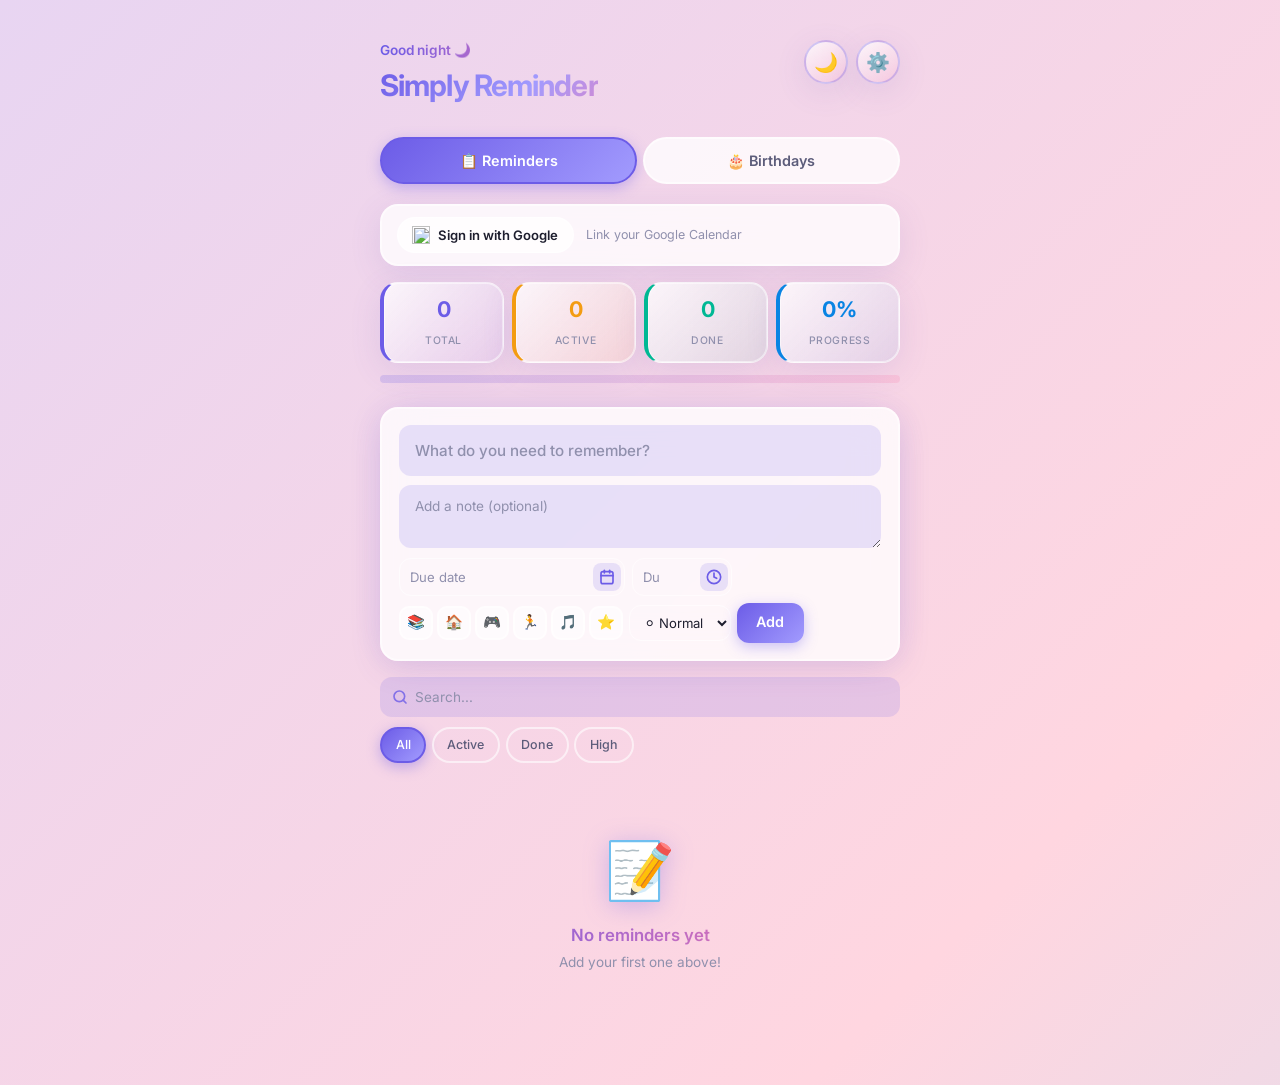
==== commit c381710c: "fix: allow manual date typing without picker blocking Remove readonly behavior on date inputs by rem" ====
--- a/index.html
+++ b/index.html
@@ -112,21 +112,21 @@
           <div class="edit-reminder-field">
             <label for="editReminderDueDate">Due date</label>
             <div class="date-input-wrapper" id="editReminderDueDateWrapper">
-              <input type="text" id="editReminderDueDate" placeholder="Select date" readonly autocomplete="off" />
+              <input type="text" id="editReminderDueDate" placeholder="Select date or type" autocomplete="off" />
+              <button type="button" class="date-clear-btn hidden" aria-label="Clear date" tabindex="-1">✕</button>
               <button type="button" class="date-picker-btn" aria-label="Open calendar" tabindex="-1">
                 <svg width="16" height="16" viewBox="0 0 24 24" fill="none" stroke="currentColor" stroke-width="2.5" stroke-linecap="round" stroke-linejoin="round"><rect x="3" y="4" width="18" height="18" rx="3" ry="3"/><line x1="16" y1="2" x2="16" y2="6"/><line x1="8" y1="2" x2="8" y2="6"/><line x1="3" y1="10" x2="21" y2="10"/></svg>
               </button>
-              <button type="button" class="date-clear-btn hidden" aria-label="Clear date" tabindex="-1">✕</button>
             </div>
           </div>
           <div class="edit-reminder-field">
             <label for="editReminderDueTime">Due time (optional)</label>
             <div class="time-input-wrapper" id="editReminderDueTimeWrapper">
               <input type="text" id="editReminderDueTime" placeholder="Select time" autocomplete="off" />
+              <button type="button" class="time-clear-btn hidden" aria-label="Clear time" tabindex="-1">✕</button>
               <button type="button" class="time-picker-btn" aria-label="Open time picker" tabindex="-1">
                 <svg width="16" height="16" viewBox="0 0 24 24" fill="none" stroke="currentColor" stroke-width="2.5" stroke-linecap="round" stroke-linejoin="round"><circle cx="12" cy="12" r="10"/><polyline points="12 6 12 12 16 14"/></svg>
               </button>
-              <button type="button" class="time-clear-btn hidden" aria-label="Clear time" tabindex="-1">✕</button>
             </div>
           </div>
           <div class="edit-reminder-field">
@@ -176,7 +176,8 @@
           <div class="edit-birthday-field">
             <label for="editBirthdayDate">Birthday</label>
             <div class="date-input-wrapper" id="editBirthdayDateWrapper">
-              <input type="text" id="editBirthdayDate" placeholder="Select date" readonly autocomplete="off" required />
+              <input type="text" id="editBirthdayDate" placeholder="Select date or type" autocomplete="off" required />
+              <button type="button" class="date-clear-btn hidden" aria-label="Clear date" tabindex="-1">✕</button>
               <button type="button" class="date-picker-btn" aria-label="Open calendar" tabindex="-1">
                 <svg width="16" height="16" viewBox="0 0 24 24" fill="none" stroke="currentColor" stroke-width="2.5" stroke-linecap="round" stroke-linejoin="round"><rect x="3" y="4" width="18" height="18" rx="3" ry="3"/><line x1="16" y1="2" x2="16" y2="6"/><line x1="8" y1="2" x2="8" y2="6"/><line x1="3" y1="10" x2="21" y2="10"/></svg>
               </button>
@@ -237,18 +238,18 @@
         <textarea id="noteInput" placeholder="Add a note (optional)" rows="2" maxlength="500"></textarea>
         <div class="form-row">
             <div class="date-input-wrapper" id="dueDateWrapper">
-              <input type="text" id="dueDate" placeholder="Due date" readonly autocomplete="off" />
+              <input type="text" id="dueDate" placeholder="Due date" autocomplete="off" />
+              <button type="button" class="date-clear-btn hidden" aria-label="Clear date" tabindex="-1">✕</button>
               <button type="button" class="date-picker-btn" aria-label="Open calendar" tabindex="-1">
                 <svg width="16" height="16" viewBox="0 0 24 24" fill="none" stroke="currentColor" stroke-width="2.5" stroke-linecap="round" stroke-linejoin="round"><rect x="3" y="4" width="18" height="18" rx="3" ry="3"/><line x1="16" y1="2" x2="16" y2="6"/><line x1="8" y1="2" x2="8" y2="6"/><line x1="3" y1="10" x2="21" y2="10"/></svg>
               </button>
-              <button type="button" class="date-clear-btn hidden" aria-label="Clear date" tabindex="-1">✕</button>
             </div>
             <div class="time-input-wrapper" id="dueTimeWrapper">
               <input type="text" id="dueTime" placeholder="Due time" autocomplete="off" />
+              <button type="button" class="time-clear-btn hidden" aria-label="Clear time" tabindex="-1">✕</button>
               <button type="button" class="time-picker-btn" aria-label="Open time picker" tabindex="-1">
                 <svg width="16" height="16" viewBox="0 0 24 24" fill="none" stroke="currentColor" stroke-width="2.5" stroke-linecap="round" stroke-linejoin="round"><circle cx="12" cy="12" r="10"/><polyline points="12 6 12 12 16 14"/></svg>
               </button>
-              <button type="button" class="time-clear-btn hidden" aria-label="Clear time" tabindex="-1">✕</button>
             </div>
             <div class="category-picker" id="categoryPicker">
             <button type="button" class="cat-btn" data-cat="📚" title="School">📚</button>
@@ -307,7 +308,8 @@
           </div>
           <div class="birthday-form-row">
             <div class="date-input-wrapper" id="birthdayDateWrapper">
-              <input type="text" id="birthdayDate" placeholder="Birthday" readonly autocomplete="off" required />
+              <input type="text" id="birthdayDate" placeholder="Birthday" autocomplete="off" required />
+              <button type="button" class="date-clear-btn hidden" aria-label="Clear date" tabindex="-1">✕</button>
               <button type="button" class="date-picker-btn" aria-label="Open calendar" tabindex="-1">
                 <svg width="16" height="16" viewBox="0 0 24 24" fill="none" stroke="currentColor" stroke-width="2.5" stroke-linecap="round" stroke-linejoin="round"><rect x="3" y="4" width="18" height="18" rx="3" ry="3"/><line x1="16" y1="2" x2="16" y2="6"/><line x1="8" y1="2" x2="8" y2="6"/><line x1="3" y1="10" x2="21" y2="10"/></svg>
               </button>
--- a/style.css
+++ b/style.css
@@ -1085,7 +1085,7 @@
 }
 
 .edit-reminder-form .edit-reminder-field .date-input-wrapper input[type="text"] {
-  padding: 0.75rem 2.5rem 0.75rem 1rem;
+  padding: 0.75rem 4.5rem 0.75rem 1rem;
   border: 2px solid var(--glass-border);
   border-radius: var(--radius-sm);
   font: inherit;
@@ -1095,7 +1095,7 @@
   display: flex;
   align-items: center;
   min-height: 44px;
-  cursor: pointer;
+  cursor: text;
   transition: border-color 0.2s, box-shadow 0.2s;
   width: 100%;
 }
@@ -1253,14 +1253,14 @@
 
 /* Date input styling */
 .date-input-wrapper input[type="text"] {
-  padding: 0.5rem 2.5rem 0.5rem 0.65rem;
+  padding: 0.5rem 4.5rem 0.5rem 0.65rem;
   border: 1px solid var(--glass-border);
   border-radius: var(--radius-sm);
   font: inherit;
   font-size: 0.82rem;
   background: transparent;
   color: var(--text);
-  cursor: pointer;
+  cursor: text;
   transition: border-color 0.2s, box-shadow 0.2s;
 }
 
@@ -1272,6 +1272,49 @@
 
 .date-input-wrapper input[type="text"]::placeholder {
   color: var(--text-muted);
+}
+
+/* Clear button for date/time inputs */
+.date-clear-btn,
+.time-clear-btn {
+  position: absolute;
+  right: 36px;
+  top: 50%;
+  transform: translateY(-50%);
+  width: 24px;
+  height: 24px;
+  padding: 0;
+  border: none;
+  border-radius: 6px;
+  background: var(--text-muted);
+  color: #fff;
+  font-size: 0.75rem;
+  font-weight: 700;
+  cursor: pointer;
+  display: flex;
+  align-items: center;
+  justify-content: center;
+  transition: background-color 0.2s, transform 0.2s, box-shadow 0.2s;
+  z-index: 1;
+  line-height: 1;
+}
+
+.date-clear-btn:hover,
+.time-clear-btn:hover {
+  background: var(--red);
+  transform: translateY(-50%) scale(1.1);
+  box-shadow: 0 2px 8px rgba(255, 107, 107, 0.25);
+}
+
+.date-clear-btn:active,
+.time-clear-btn:active {
+  transform: translateY(-50%) scale(0.95);
+}
+
+.date-clear-btn:focus,
+.time-clear-btn:focus {
+  outline: none;
+  box-shadow: 0 0 0 2px var(--accent);
 }
 
 /* Custom calendar button */
@@ -1325,43 +1368,6 @@
   background: rgba(162, 155, 254, 0.42);
 }
 
-/* Clear date button */
-.date-clear-btn {
-  position: absolute;
-  right: 36px;
-  top: 50%;
-  transform: translateY(-50%);
-  width: 20px;
-  height: 20px;
-  padding: 0;
-  border: none;
-  border-radius: 50%;
-  background: rgba(255, 107, 107, 0.15);
-  color: var(--red);
-  cursor: pointer;
-  display: flex;
-  align-items: center;
-  justify-content: center;
-  font-size: 0.7rem;
-  font-weight: 600;
-  transition: background-color 0.2s, transform 0.2s;
-  z-index: 1;
-}
-
-.date-clear-btn:hover {
-  background: rgba(255, 107, 107, 0.3);
-  transform: translateY(-50%) scale(1.1);
-}
-
-.date-clear-btn:focus {
-  outline: none;
-  box-shadow: 0 0 0 2px var(--red);
-}
-
-.date-clear-btn.hidden {
-  display: none !important;
-}
-
 /* ===== TIME INPUT STYLES ===== */
 /* Custom time input wrapper for custom time picker button */
 .time-input-wrapper {
@@ -1372,14 +1378,14 @@
 
 /* Time input styling */
 .time-input-wrapper input[type="text"] {
-  padding: 0.5rem 2.5rem 0.5rem 0.65rem;
+  padding: 0.5rem 4.5rem 0.5rem 0.65rem;
   border: 1px solid var(--glass-border);
   border-radius: var(--radius-sm);
   font: inherit;
   font-size: 0.82rem;
   background: transparent;
   color: var(--text);
-  cursor: pointer;
+  cursor: text;
   transition: border-color 0.2s, box-shadow 0.2s;
   width: 100px;
 }
@@ -1445,43 +1451,6 @@
   background: rgba(162, 155, 254, 0.42);
 }
 
-/* Clear time button */
-.time-clear-btn {
-  position: absolute;
-  right: 36px;
-  top: 50%;
-  transform: translateY(-50%);
-  width: 20px;
-  height: 20px;
-  padding: 0;
-  border: none;
-  border-radius: 50%;
-  background: rgba(255, 107, 107, 0.15);
-  color: var(--red);
-  cursor: pointer;
-  display: flex;
-  align-items: center;
-  justify-content: center;
-  font-size: 0.7rem;
-  font-weight: 600;
-  transition: background-color 0.2s, transform 0.2s;
-  z-index: 1;
-}
-
-.time-clear-btn:hover {
-  background: rgba(255, 107, 107, 0.3);
-  transform: translateY(-50%) scale(1.1);
-}
-
-.time-clear-btn:focus {
-  outline: none;
-  box-shadow: 0 0 0 2px var(--red);
-}
-
-.time-clear-btn.hidden {
-  display: none !important;
-}
-
 /* ===== CUSTOM TIME PICKER ===== */
 .time-picker-overlay {
   position: fixed;
@@ -1883,7 +1852,7 @@
 #editReminderDueDateWrapper input[type="text"],
 #editBirthdayDateWrapper input[type="text"] {
   width: 100%;
-  padding: 0.75rem 2.5rem 0.75rem 1rem;
+  padding: 0.75rem 4.5rem 0.75rem 1rem;
   font-size: 0.95rem;
   border: 2px solid var(--glass-border);
   background: var(--bg);
@@ -1932,8 +1901,9 @@
     justify-content: center;
   }
 
-  /* Mobile date input touch targets */
-  .date-input-wrapper {
+  /* Mobile date/time input touch targets */
+  .date-input-wrapper,
+  .time-input-wrapper {
     width: 100%;
     min-height: 44px;
   }
@@ -1941,21 +1911,28 @@
   .date-input-wrapper input[type="text"] {
     min-height: 44px;
     font-size: 16px; /* Prevents iOS zoom on focus */
-    padding: 0.65rem 2.75rem 0.65rem 0.75rem;
-  }
-
-  .date-picker-btn {
+    padding: 0.65rem 4.75rem 0.65rem 0.75rem;
+  }
+
+  .date-clear-btn,
+  .time-clear-btn {
+    width: 36px;
+    height: 36px;
+    right: 44px;
+    font-size: 0.9rem;
+  }
+
+  .date-clear-btn:hover,
+  .time-clear-btn:hover {
+    transform: translateY(-50%) scale(1.1);
+  }
+
+  .date-picker-btn,
+  .time-picker-btn {
     width: 44px;
     height: 44px;
     right: 0;
     border-radius: 0 var(--radius-sm) var(--radius-sm) 0;
-  }
-
-  .date-clear-btn {
-    width: 32px;
-    height: 32px;
-    right: 46px;
-    font-size: 0.8rem;
   }
 
   /* Date picker calendar mobile adjustments */
@@ -2044,6 +2021,14 @@
     min-width: 100%;
     font-size: 16px; /* Prevents iOS zoom */
   }
+
+  /* Time input mobile adjustments */
+  .time-input-wrapper input[type="text"] {
+    width: 100%;
+    min-width: 100%;
+    font-size: 16px; /* Prevents iOS zoom */
+    padding: 0.65rem 4.75rem 0.65rem 0.75rem;
+  }
 }
 
 /* Body scroll lock when date picker is open */
